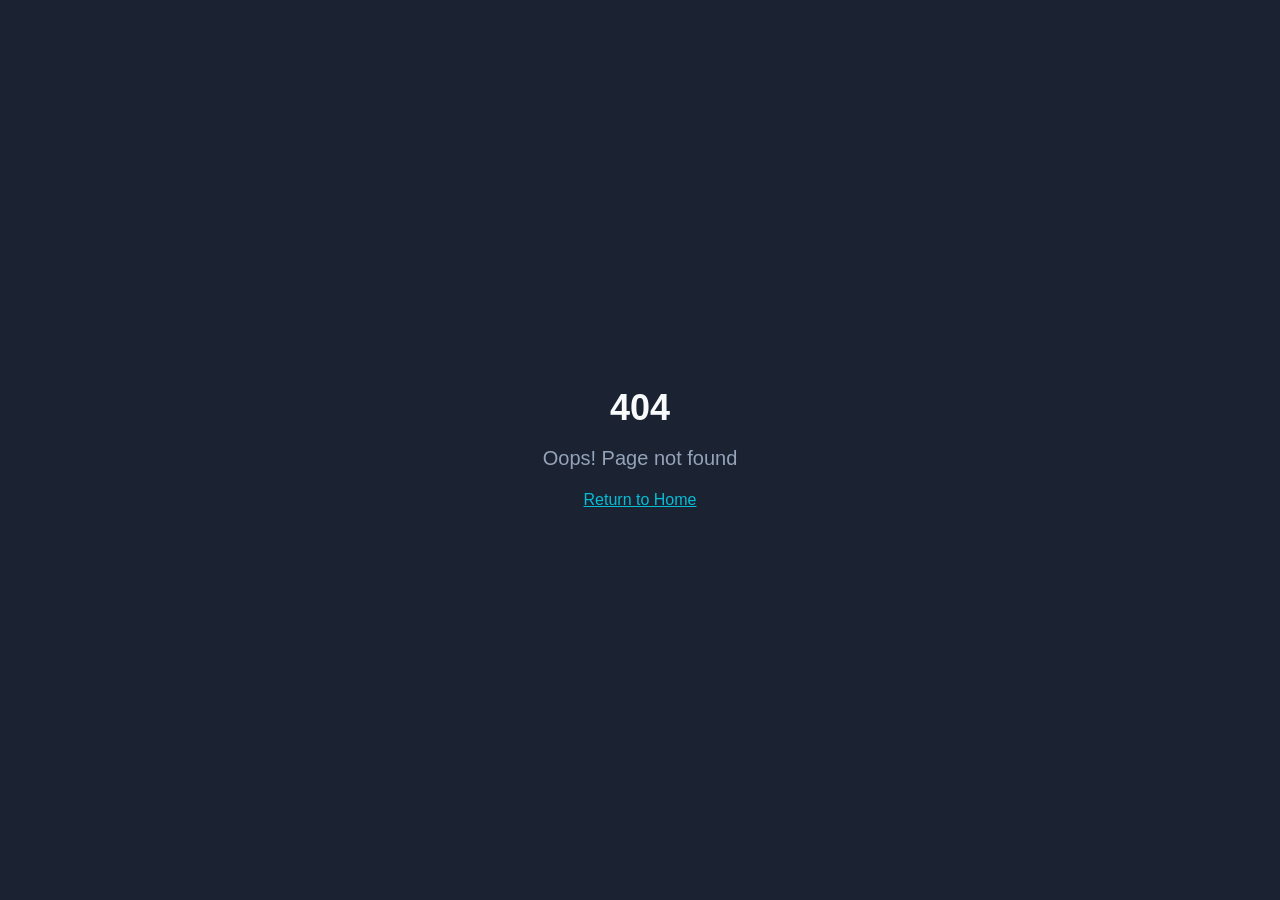
==== index.html @ 24663583 "copy from private repo" ====
<!doctype html>
<html lang="en">
  <head>
    <meta charset="UTF-8" />
    <meta name="viewport" content="width=device-width, initial-scale=1.0" />
    <!-- TODO: Set the document title to the name of your application -->
    <title>Portofolio Dev</title>
    <meta name="description" content="Lovable Generated Project" />
    <meta name="author" content="MK" />

    <!-- TODO: Update og:title to match your application name -->
    <meta property="og:title" content="Portofolio Dev" />
    <meta property="og:description" content="Lovable Generated Project" />
    <meta property="og:type" content="website" />
    <meta property="og:image" content="https://lovable.dev/opengraph-image-p98pqg.png" />

    <meta name="twitter:card" content="summary_large_image" />
    <meta name="twitter:site" content="@Lovable" />
    <meta name="twitter:image" content="https://lovable.dev/opengraph-image-p98pqg.png" />
    <script type="module" crossorigin src="./assets/index-DysPCmI3.js"></script>
    <link rel="stylesheet" crossorigin href="./assets/index-DY6IOKU7.css">
  </head>

  <body>
    <div id="root"></div>
  </body>
</html>
---- assets/index-DY6IOKU7.css ----
*,:before,:after{--tw-border-spacing-x: 0;--tw-border-spacing-y: 0;--tw-translate-x: 0;--tw-translate-y: 0;--tw-rotate: 0;--tw-skew-x: 0;--tw-skew-y: 0;--tw-scale-x: 1;--tw-scale-y: 1;--tw-pan-x: ;--tw-pan-y: ;--tw-pinch-zoom: ;--tw-scroll-snap-strictness: proximity;--tw-gradient-from-position: ;--tw-gradient-via-position: ;--tw-gradient-to-position: ;--tw-ordinal: ;--tw-slashed-zero: ;--tw-numeric-figure: ;--tw-numeric-spacing: ;--tw-numeric-fraction: ;--tw-ring-inset: ;--tw-ring-offset-width: 0px;--tw-ring-offset-color: #fff;--tw-ring-color: rgb(59 130 246 / .5);--tw-ring-offset-shadow: 0 0 #0000;--tw-ring-shadow: 0 0 #0000;--tw-shadow: 0 0 #0000;--tw-shadow-colored: 0 0 #0000;--tw-blur: ;--tw-brightness: ;--tw-contrast: ;--tw-grayscale: ;--tw-hue-rotate: ;--tw-invert: ;--tw-saturate: ;--tw-sepia: ;--tw-drop-shadow: ;--tw-backdrop-blur: ;--tw-backdrop-brightness: ;--tw-backdrop-contrast: ;--tw-backdrop-grayscale: ;--tw-backdrop-hue-rotate: ;--tw-backdrop-invert: ;--tw-backdrop-opacity: ;--tw-backdrop-saturate: ;--tw-backdrop-sepia: ;--tw-contain-size: ;--tw-contain-layout: ;--tw-contain-paint: ;--tw-contain-style: }::backdrop{--tw-border-spacing-x: 0;--tw-border-spacing-y: 0;--tw-translate-x: 0;--tw-translate-y: 0;--tw-rotate: 0;--tw-skew-x: 0;--tw-skew-y: 0;--tw-scale-x: 1;--tw-scale-y: 1;--tw-pan-x: ;--tw-pan-y: ;--tw-pinch-zoom: ;--tw-scroll-snap-strictness: proximity;--tw-gradient-from-position: ;--tw-gradient-via-position: ;--tw-gradient-to-position: ;--tw-ordinal: ;--tw-slashed-zero: ;--tw-numeric-figure: ;--tw-numeric-spacing: ;--tw-numeric-fraction: ;--tw-ring-inset: ;--tw-ring-offset-width: 0px;--tw-ring-offset-color: #fff;--tw-ring-color: rgb(59 130 246 / .5);--tw-ring-offset-shadow: 0 0 #0000;--tw-ring-shadow: 0 0 #0000;--tw-shadow: 0 0 #0000;--tw-shadow-colored: 0 0 #0000;--tw-blur: ;--tw-brightness: ;--tw-contrast: ;--tw-grayscale: ;--tw-hue-rotate: ;--tw-invert: ;--tw-saturate: ;--tw-sepia: ;--tw-drop-shadow: ;--tw-backdrop-blur: ;--tw-backdrop-brightness: ;--tw-backdrop-contrast: ;--tw-backdrop-grayscale: ;--tw-backdrop-hue-rotate: ;--tw-backdrop-invert: ;--tw-backdrop-opacity: ;--tw-backdrop-saturate: ;--tw-backdrop-sepia: ;--tw-contain-size: ;--tw-contain-layout: ;--tw-contain-paint: ;--tw-contain-style: }*,:before,:after{box-sizing:border-box;border-width:0;border-style:solid;border-color:#e5e7eb}:before,:after{--tw-content: ""}html,:host{line-height:1.5;-webkit-text-size-adjust:100%;-moz-tab-size:4;-o-tab-size:4;tab-size:4;font-family:ui-sans-serif,system-ui,sans-serif,"Apple Color Emoji","Segoe UI Emoji",Segoe UI Symbol,"Noto Color Emoji";font-feature-settings:normal;font-variation-settings:normal;-webkit-tap-highlight-color:transparent}body{margin:0;line-height:inherit}hr{height:0;color:inherit;border-top-width:1px}abbr:where([title]){-webkit-text-decoration:underline dotted;text-decoration:underline dotted}h1,h2,h3,h4,h5,h6{font-size:inherit;font-weight:inherit}a{color:inherit;text-decoration:inherit}b,strong{font-weight:bolder}code,kbd,samp,pre{font-family:ui-monospace,SFMono-Regular,Menlo,Monaco,Consolas,Liberation Mono,Courier New,monospace;font-feature-settings:normal;font-variation-settings:normal;font-size:1em}small{font-size:80%}sub,sup{font-size:75%;line-height:0;position:relative;vertical-align:baseline}sub{bottom:-.25em}sup{top:-.5em}table{text-indent:0;border-color:inherit;border-collapse:collapse}button,input,optgroup,select,textarea{font-family:inherit;font-feature-settings:inherit;font-variation-settings:inherit;font-size:100%;font-weight:inherit;line-height:inherit;letter-spacing:inherit;color:inherit;margin:0;padding:0}button,select{text-transform:none}button,input:where([type=button]),input:where([type=reset]),input:where([type=submit]){-webkit-appearance:button;background-color:transparent;background-image:none}:-moz-focusring{outline:auto}:-moz-ui-invalid{box-shadow:none}progress{vertical-align:baseline}::-webkit-inner-spin-button,::-webkit-outer-spin-button{height:auto}[type=search]{-webkit-appearance:textfield;outline-offset:-2px}::-webkit-search-decoration{-webkit-appearance:none}::-webkit-file-upload-button{-webkit-appearance:button;font:inherit}summary{display:list-item}blockquote,dl,dd,h1,h2,h3,h4,h5,h6,hr,figure,p,pre{margin:0}fieldset{margin:0;padding:0}legend{padding:0}ol,ul,menu{list-style:none;margin:0;padding:0}dialog{padding:0}textarea{resize:vertical}input::-moz-placeholder,textarea::-moz-placeholder{opacity:1;color:#9ca3af}input::placeholder,textarea::placeholder{opacity:1;color:#9ca3af}button,[role=button]{cursor:pointer}:disabled{cursor:default}img,svg,video,canvas,audio,iframe,embed,object{display:block;vertical-align:middle}img,video{max-width:100%;height:auto}[hidden]:where(:not([hidden=until-found])){display:none}:root{--background: 222 47% 6%;--foreground: 210 40% 98%;--card: 222 47% 9%;--card-foreground: 210 40% 98%;--popover: 222 47% 9%;--popover-foreground: 210 40% 98%;--primary: 187 94% 43%;--primary-foreground: 222 47% 6%;--secondary: 270 91% 65%;--secondary-foreground: 210 40% 98%;--accent: 330 81% 60%;--accent-foreground: 210 40% 98%;--muted: 222 30% 15%;--muted-foreground: 215 20% 65%;--destructive: 0 84% 60%;--destructive-foreground: 210 40% 98%;--border: 222 30% 18%;--input: 222 30% 18%;--ring: 187 94% 43%;--radius: 1rem;--glow-primary: 187 94% 43%;--glow-accent: 330 81% 60%;--glow-secondary: 270 91% 65%;--gradient-aurora: linear-gradient(135deg, hsl(270 91% 65% / .3), hsl(187 94% 43% / .3), hsl(330 81% 60% / .3));--gradient-hero: linear-gradient(180deg, hsl(222 47% 6%) 0%, hsl(222 47% 10%) 100%);--gradient-card: linear-gradient(145deg, hsl(222 47% 11%) 0%, hsl(222 47% 8%) 100%);--gradient-text: linear-gradient(90deg, hsl(187 94% 55%), hsl(270 91% 70%), hsl(330 81% 65%));--sidebar-background: 222 47% 8%;--sidebar-foreground: 210 40% 98%;--sidebar-primary: 187 94% 43%;--sidebar-primary-foreground: 222 47% 6%;--sidebar-accent: 222 30% 15%;--sidebar-accent-foreground: 210 40% 98%;--sidebar-border: 222 30% 18%;--sidebar-ring: 187 94% 43%}.dark{--background: 222 47% 6%;--foreground: 210 40% 98%;--card: 222 47% 9%;--card-foreground: 210 40% 98%;--popover: 222 47% 9%;--popover-foreground: 210 40% 98%;--primary: 187 94% 43%;--primary-foreground: 222 47% 6%;--secondary: 270 91% 65%;--secondary-foreground: 210 40% 98%;--accent: 330 81% 60%;--accent-foreground: 210 40% 98%;--muted: 222 30% 15%;--muted-foreground: 215 20% 65%;--destructive: 0 84% 60%;--destructive-foreground: 210 40% 98%;--border: 222 30% 18%;--input: 222 30% 18%;--ring: 187 94% 43%}*{border-color:hsl(var(--border))}body{background-color:hsl(var(--background));color:hsl(var(--foreground));-webkit-font-smoothing:antialiased;-moz-osx-font-smoothing:grayscale;font-family:Inter,sans-serif}h1,h2,h3,h4,h5,h6{font-family:Space Grotesk,sans-serif}.container{width:100%;margin-right:auto;margin-left:auto;padding-right:2rem;padding-left:2rem}@media (min-width: 1400px){.container{max-width:1400px}}.text-gradient{-webkit-background-clip:text;background-clip:text;color:transparent;background-image:var(--gradient-text)}.card-glow{position:relative;overflow:hidden;background:var(--gradient-card)}.card-glow:before{content:"";position:absolute;top:0;right:0;bottom:0;left:0;opacity:0;transition-property:opacity;transition-timing-function:cubic-bezier(.4,0,.2,1);transition-duration:.5s;animation-duration:.5s;background:radial-gradient(600px circle at var(--mouse-x, 50%) var(--mouse-y, 50%),hsl(var(--glow-primary) / .15),transparent 40%)}.card-glow:hover:before{opacity:1}.aurora-bg{position:fixed;top:0;right:0;bottom:0;left:0;z-index:-10;overflow:hidden}.aurora-bg:before{content:"";position:absolute;top:-50%;left:-50%;height:200%;width:200%;background:radial-gradient(circle at 20% 80%,hsl(270 91% 65% / .15) 0%,transparent 50%),radial-gradient(circle at 80% 20%,hsl(187 94% 43% / .15) 0%,transparent 50%),radial-gradient(circle at 40% 40%,hsl(330 81% 60% / .1) 0%,transparent 50%);animation:aurora 20s ease-in-out infinite}@keyframes aurora{0%,to{transform:translate(0) rotate(0)}25%{transform:translate(-5%,5%) rotate(5deg)}50%{transform:translate(5%,-5%) rotate(-5deg)}75%{transform:translate(-3%,-3%) rotate(3deg)}}.floating{animation:floating 6s ease-in-out infinite}@keyframes floating{0%,to{transform:translateY(0)}50%{transform:translateY(-20px)}}.pulse-glow{animation:pulseGlow 3s ease-in-out infinite}@keyframes pulseGlow{0%,to{box-shadow:0 0 20px hsl(var(--glow-primary) / .4),0 0 40px hsl(var(--glow-primary) / .2)}50%{box-shadow:0 0 30px hsl(var(--glow-primary) / .6),0 0 60px hsl(var(--glow-primary) / .3)}}.hover-lift{transition-property:all;transition-timing-function:cubic-bezier(.4,0,.2,1);transition-duration:.3s;transition-timing-function:cubic-bezier(0,0,.2,1);animation-duration:.3s;animation-timing-function:cubic-bezier(0,0,.2,1)}.hover-lift:hover{--tw-translate-y: -.5rem;transform:translate(var(--tw-translate-x),var(--tw-translate-y)) rotate(var(--tw-rotate)) skew(var(--tw-skew-x)) skewY(var(--tw-skew-y)) scaleX(var(--tw-scale-x)) scaleY(var(--tw-scale-y));box-shadow:0 20px 40px -10px hsl(var(--glow-primary) / .3)}.sr-only{position:absolute;width:1px;height:1px;padding:0;margin:-1px;overflow:hidden;clip:rect(0,0,0,0);white-space:nowrap;border-width:0}.pointer-events-none{pointer-events:none}.pointer-events-auto{pointer-events:auto}.visible{visibility:visible}.invisible{visibility:hidden}.fixed{position:fixed}.absolute{position:absolute}.relative{position:relative}.inset-0{top:0;right:0;bottom:0;left:0}.inset-x-0{left:0;right:0}.inset-y-0{top:0;bottom:0}.-bottom-12{bottom:-3rem}.-left-12{left:-3rem}.-right-12{right:-3rem}.-top-12{top:-3rem}.bottom-0{bottom:0}.bottom-1\/4{bottom:25%}.left-0{left:0}.left-1{left:.25rem}.left-1\/2{left:50%}.left-10{left:2.5rem}.left-2{left:.5rem}.left-\[50\%\]{left:50%}.right-0{right:0}.right-1{right:.25rem}.right-1\/4{right:25%}.right-10{right:2.5rem}.right-2{right:.5rem}.right-3{right:.75rem}.right-4{right:1rem}.top-0{top:0}.top-1\.5{top:.375rem}.top-1\/2{top:50%}.top-1\/4{top:25%}.top-2{top:.5rem}.top-3\.5{top:.875rem}.top-4{top:1rem}.top-\[1px\]{top:1px}.top-\[50\%\]{top:50%}.top-\[60\%\]{top:60%}.top-full{top:100%}.z-10{z-index:10}.z-20{z-index:20}.z-50{z-index:50}.z-\[100\]{z-index:100}.z-\[1\]{z-index:1}.-mx-1{margin-left:-.25rem;margin-right:-.25rem}.mx-2{margin-left:.5rem;margin-right:.5rem}.mx-3\.5{margin-left:.875rem;margin-right:.875rem}.mx-auto{margin-left:auto;margin-right:auto}.my-0\.5{margin-top:.125rem;margin-bottom:.125rem}.my-1{margin-top:.25rem;margin-bottom:.25rem}.-ml-4{margin-left:-1rem}.-mt-4{margin-top:-1rem}.mb-1{margin-bottom:.25rem}.mb-12{margin-bottom:3rem}.mb-16{margin-bottom:4rem}.mb-2{margin-bottom:.5rem}.mb-24{margin-bottom:6rem}.mb-3{margin-bottom:.75rem}.mb-4{margin-bottom:1rem}.mb-6{margin-bottom:1.5rem}.mb-8{margin-bottom:2rem}.ml-1{margin-left:.25rem}.ml-auto{margin-left:auto}.mr-1{margin-right:.25rem}.mr-2{margin-right:.5rem}.mt-1\.5{margin-top:.375rem}.mt-2{margin-top:.5rem}.mt-24{margin-top:6rem}.mt-4{margin-top:1rem}.mt-8{margin-top:2rem}.mt-auto{margin-top:auto}.block{display:block}.flex{display:flex}.inline-flex{display:inline-flex}.table{display:table}.grid{display:grid}.hidden{display:none}.aspect-square{aspect-ratio:1 / 1}.aspect-video{aspect-ratio:16 / 9}.size-4{width:1rem;height:1rem}.h-1\.5{height:.375rem}.h-10{height:2.5rem}.h-11{height:2.75rem}.h-12{height:3rem}.h-14{height:3.5rem}.h-16{height:4rem}.h-2{height:.5rem}.h-2\.5{height:.625rem}.h-20{height:5rem}.h-3{height:.75rem}.h-3\.5{height:.875rem}.h-32{height:8rem}.h-4{height:1rem}.h-5{height:1.25rem}.h-6{height:1.5rem}.h-7{height:1.75rem}.h-8{height:2rem}.h-9{height:2.25rem}.h-\[1px\]{height:1px}.h-\[var\(--radix-navigation-menu-viewport-height\)\]{height:var(--radix-navigation-menu-viewport-height)}.h-\[var\(--radix-select-trigger-height\)\]{height:var(--radix-select-trigger-height)}.h-auto{height:auto}.h-full{height:100%}.h-px{height:1px}.h-svh{height:100svh}.max-h-96{max-height:24rem}.max-h-\[300px\]{max-height:300px}.max-h-screen{max-height:100vh}.min-h-0{min-height:0px}.min-h-\[150px\]{min-height:150px}.min-h-\[80px\]{min-height:80px}.min-h-screen{min-height:100vh}.min-h-svh{min-height:100svh}.w-0{width:0px}.w-1{width:.25rem}.w-10{width:2.5rem}.w-11{width:2.75rem}.w-12{width:3rem}.w-16{width:4rem}.w-2{width:.5rem}.w-2\.5{width:.625rem}.w-20{width:5rem}.w-3{width:.75rem}.w-3\.5{width:.875rem}.w-3\/4{width:75%}.w-32{width:8rem}.w-4{width:1rem}.w-5{width:1.25rem}.w-6{width:1.5rem}.w-64{width:16rem}.w-7{width:1.75rem}.w-72{width:18rem}.w-8{width:2rem}.w-9{width:2.25rem}.w-\[--sidebar-width\]{width:var(--sidebar-width)}.w-\[100px\]{width:100px}.w-\[1px\]{width:1px}.w-auto{width:auto}.w-full{width:100%}.w-max{width:-moz-max-content;width:max-content}.w-px{width:1px}.min-w-0{min-width:0px}.min-w-5{min-width:1.25rem}.min-w-\[12rem\]{min-width:12rem}.min-w-\[8rem\]{min-width:8rem}.min-w-\[var\(--radix-select-trigger-width\)\]{min-width:var(--radix-select-trigger-width)}.max-w-2xl{max-width:42rem}.max-w-3xl{max-width:48rem}.max-w-4xl{max-width:56rem}.max-w-5xl{max-width:64rem}.max-w-\[--skeleton-width\]{max-width:var(--skeleton-width)}.max-w-lg{max-width:32rem}.max-w-max{max-width:-moz-max-content;max-width:max-content}.flex-1{flex:1 1 0%}.shrink-0{flex-shrink:0}.grow{flex-grow:1}.grow-0{flex-grow:0}.basis-full{flex-basis:100%}.caption-bottom{caption-side:bottom}.border-collapse{border-collapse:collapse}.-translate-x-1\/2{--tw-translate-x: -50%;transform:translate(var(--tw-translate-x),var(--tw-translate-y)) rotate(var(--tw-rotate)) skew(var(--tw-skew-x)) skewY(var(--tw-skew-y)) scaleX(var(--tw-scale-x)) scaleY(var(--tw-scale-y))}.-translate-x-px{--tw-translate-x: -1px;transform:translate(var(--tw-translate-x),var(--tw-translate-y)) rotate(var(--tw-rotate)) skew(var(--tw-skew-x)) skewY(var(--tw-skew-y)) scaleX(var(--tw-scale-x)) scaleY(var(--tw-scale-y))}.-translate-y-1\/2{--tw-translate-y: -50%;transform:translate(var(--tw-translate-x),var(--tw-translate-y)) rotate(var(--tw-rotate)) skew(var(--tw-skew-x)) skewY(var(--tw-skew-y)) scaleX(var(--tw-scale-x)) scaleY(var(--tw-scale-y))}.translate-x-\[-50\%\]{--tw-translate-x: -50%;transform:translate(var(--tw-translate-x),var(--tw-translate-y)) rotate(var(--tw-rotate)) skew(var(--tw-skew-x)) skewY(var(--tw-skew-y)) scaleX(var(--tw-scale-x)) scaleY(var(--tw-scale-y))}.translate-x-px{--tw-translate-x: 1px;transform:translate(var(--tw-translate-x),var(--tw-translate-y)) rotate(var(--tw-rotate)) skew(var(--tw-skew-x)) skewY(var(--tw-skew-y)) scaleX(var(--tw-scale-x)) scaleY(var(--tw-scale-y))}.translate-y-\[-50\%\]{--tw-translate-y: -50%;transform:translate(var(--tw-translate-x),var(--tw-translate-y)) rotate(var(--tw-rotate)) skew(var(--tw-skew-x)) skewY(var(--tw-skew-y)) scaleX(var(--tw-scale-x)) scaleY(var(--tw-scale-y))}.rotate-45{--tw-rotate: 45deg;transform:translate(var(--tw-translate-x),var(--tw-translate-y)) rotate(var(--tw-rotate)) skew(var(--tw-skew-x)) skewY(var(--tw-skew-y)) scaleX(var(--tw-scale-x)) scaleY(var(--tw-scale-y))}.rotate-90{--tw-rotate: 90deg;transform:translate(var(--tw-translate-x),var(--tw-translate-y)) rotate(var(--tw-rotate)) skew(var(--tw-skew-x)) skewY(var(--tw-skew-y)) scaleX(var(--tw-scale-x)) scaleY(var(--tw-scale-y))}.transform{transform:translate(var(--tw-translate-x),var(--tw-translate-y)) rotate(var(--tw-rotate)) skew(var(--tw-skew-x)) skewY(var(--tw-skew-y)) scaleX(var(--tw-scale-x)) scaleY(var(--tw-scale-y))}@keyframes fade-in{0%{opacity:0;transform:translateY(20px)}to{opacity:1;transform:translateY(0)}}.animate-fade-in{animation:fade-in .6s ease-out forwards}@keyframes fade-in-left{0%{opacity:0;transform:translate(-20px)}to{opacity:1;transform:translate(0)}}.animate-fade-in-left{animation:fade-in-left .6s ease-out forwards}@keyframes fade-in-right{0%{opacity:0;transform:translate(20px)}to{opacity:1;transform:translate(0)}}.animate-fade-in-right{animation:fade-in-right .6s ease-out forwards}@keyframes ping{75%,to{transform:scale(2);opacity:0}}.animate-ping{animation:ping 1s cubic-bezier(0,0,.2,1) infinite}@keyframes pulse{50%{opacity:.5}}.animate-pulse{animation:pulse 2s cubic-bezier(.4,0,.6,1) infinite}@keyframes scale-in{0%{opacity:0;transform:scale(.95)}to{opacity:1;transform:scale(1)}}.animate-scale-in{animation:scale-in .4s ease-out forwards}@keyframes spin{to{transform:rotate(360deg)}}.animate-spin{animation:spin 1s linear infinite}.cursor-default{cursor:default}.cursor-pointer{cursor:pointer}.touch-none{touch-action:none}.select-none{-webkit-user-select:none;-moz-user-select:none;user-select:none}.resize-none{resize:none}.list-none{list-style-type:none}.grid-cols-1{grid-template-columns:repeat(1,minmax(0,1fr))}.flex-row{flex-direction:row}.flex-col{flex-direction:column}.flex-col-reverse{flex-direction:column-reverse}.flex-wrap{flex-wrap:wrap}.items-start{align-items:flex-start}.items-end{align-items:flex-end}.items-center{align-items:center}.items-stretch{align-items:stretch}.justify-center{justify-content:center}.justify-between{justify-content:space-between}.gap-1{gap:.25rem}.gap-1\.5{gap:.375rem}.gap-12{gap:3rem}.gap-2{gap:.5rem}.gap-3{gap:.75rem}.gap-4{gap:1rem}.gap-6{gap:1.5rem}.space-x-1>:not([hidden])~:not([hidden]){--tw-space-x-reverse: 0;margin-right:calc(.25rem * var(--tw-space-x-reverse));margin-left:calc(.25rem * calc(1 - var(--tw-space-x-reverse)))}.space-x-4>:not([hidden])~:not([hidden]){--tw-space-x-reverse: 0;margin-right:calc(1rem * var(--tw-space-x-reverse));margin-left:calc(1rem * calc(1 - var(--tw-space-x-reverse)))}.space-y-1>:not([hidden])~:not([hidden]){--tw-space-y-reverse: 0;margin-top:calc(.25rem * calc(1 - var(--tw-space-y-reverse)));margin-bottom:calc(.25rem * var(--tw-space-y-reverse))}.space-y-1\.5>:not([hidden])~:not([hidden]){--tw-space-y-reverse: 0;margin-top:calc(.375rem * calc(1 - var(--tw-space-y-reverse)));margin-bottom:calc(.375rem * var(--tw-space-y-reverse))}.space-y-2>:not([hidden])~:not([hidden]){--tw-space-y-reverse: 0;margin-top:calc(.5rem * calc(1 - var(--tw-space-y-reverse)));margin-bottom:calc(.5rem * var(--tw-space-y-reverse))}.space-y-4>:not([hidden])~:not([hidden]){--tw-space-y-reverse: 0;margin-top:calc(1rem * calc(1 - var(--tw-space-y-reverse)));margin-bottom:calc(1rem * var(--tw-space-y-reverse))}.space-y-6>:not([hidden])~:not([hidden]){--tw-space-y-reverse: 0;margin-top:calc(1.5rem * calc(1 - var(--tw-space-y-reverse)));margin-bottom:calc(1.5rem * var(--tw-space-y-reverse))}.overflow-auto{overflow:auto}.overflow-hidden{overflow:hidden}.overflow-y-auto{overflow-y:auto}.overflow-x-hidden{overflow-x:hidden}.whitespace-nowrap{white-space:nowrap}.break-words{overflow-wrap:break-word}.rounded-2xl{border-radius:calc(var(--radius) + 8px)}.rounded-\[2px\]{border-radius:2px}.rounded-\[inherit\]{border-radius:inherit}.rounded-full{border-radius:9999px}.rounded-lg{border-radius:var(--radius)}.rounded-md{border-radius:calc(var(--radius) - 2px)}.rounded-sm{border-radius:calc(var(--radius) - 4px)}.rounded-xl{border-radius:calc(var(--radius) + 4px)}.rounded-t-\[10px\]{border-top-left-radius:10px;border-top-right-radius:10px}.rounded-tl-sm{border-top-left-radius:calc(var(--radius) - 4px)}.border{border-width:1px}.border-2{border-width:2px}.border-\[1\.5px\]{border-width:1.5px}.border-y{border-top-width:1px;border-bottom-width:1px}.border-b{border-bottom-width:1px}.border-l{border-left-width:1px}.border-r{border-right-width:1px}.border-t{border-top-width:1px}.border-dashed{border-style:dashed}.border-\[--color-border\]{border-color:var(--color-border)}.border-border\/50{border-color:hsl(var(--border) / .5)}.border-destructive{border-color:hsl(var(--destructive))}.border-destructive\/50{border-color:hsl(var(--destructive) / .5)}.border-input{border-color:hsl(var(--input))}.border-primary{border-color:hsl(var(--primary))}.border-primary\/30{border-color:hsl(var(--primary) / .3)}.border-primary\/50{border-color:hsl(var(--primary) / .5)}.border-sidebar-border{border-color:hsl(var(--sidebar-border))}.border-transparent{border-color:transparent}.border-l-transparent{border-left-color:transparent}.border-t-transparent{border-top-color:transparent}.bg-\[--color-bg\]{background-color:var(--color-bg)}.bg-accent{background-color:hsl(var(--accent))}.bg-accent\/10{background-color:hsl(var(--accent) / .1)}.bg-accent\/20{background-color:hsl(var(--accent) / .2)}.bg-background{background-color:hsl(var(--background))}.bg-background\/80{background-color:hsl(var(--background) / .8)}.bg-black\/80{background-color:#000c}.bg-border{background-color:hsl(var(--border))}.bg-card{background-color:hsl(var(--card))}.bg-destructive{background-color:hsl(var(--destructive))}.bg-foreground{background-color:hsl(var(--foreground))}.bg-muted{background-color:hsl(var(--muted))}.bg-muted\/30{background-color:hsl(var(--muted) / .3)}.bg-muted\/50{background-color:hsl(var(--muted) / .5)}.bg-popover{background-color:hsl(var(--popover))}.bg-primary{background-color:hsl(var(--primary))}.bg-primary\/10{background-color:hsl(var(--primary) / .1)}.bg-primary\/20{background-color:hsl(var(--primary) / .2)}.bg-secondary{background-color:hsl(var(--secondary))}.bg-secondary\/10{background-color:hsl(var(--secondary) / .1)}.bg-secondary\/20{background-color:hsl(var(--secondary) / .2)}.bg-sidebar{background-color:hsl(var(--sidebar-background))}.bg-sidebar-border{background-color:hsl(var(--sidebar-border))}.bg-transparent{background-color:transparent}.bg-\[radial-gradient\(ellipse_80\%_80\%_at_50\%_-20\%\,hsl\(270_91\%_65\%_\/_0\.15\)\,transparent\)\]{background-image:radial-gradient(ellipse 80% 80% at 50% -20%,hsl(270 91% 65% / .15),transparent)}.bg-gradient-to-br{background-image:linear-gradient(to bottom right,var(--tw-gradient-stops))}.bg-gradient-to-r{background-image:linear-gradient(to right,var(--tw-gradient-stops))}.bg-gradient-to-t{background-image:linear-gradient(to top,var(--tw-gradient-stops))}.from-card{--tw-gradient-from: hsl(var(--card)) var(--tw-gradient-from-position);--tw-gradient-to: hsl(var(--card) / 0) var(--tw-gradient-to-position);--tw-gradient-stops: var(--tw-gradient-from), var(--tw-gradient-to)}.from-primary{--tw-gradient-from: hsl(var(--primary)) var(--tw-gradient-from-position);--tw-gradient-to: hsl(var(--primary) / 0) var(--tw-gradient-to-position);--tw-gradient-stops: var(--tw-gradient-from), var(--tw-gradient-to)}.from-primary\/10{--tw-gradient-from: hsl(var(--primary) / .1) var(--tw-gradient-from-position);--tw-gradient-to: hsl(var(--primary) / 0) var(--tw-gradient-to-position);--tw-gradient-stops: var(--tw-gradient-from), var(--tw-gradient-to)}.via-secondary{--tw-gradient-to: hsl(var(--secondary) / 0) var(--tw-gradient-to-position);--tw-gradient-stops: var(--tw-gradient-from), hsl(var(--secondary)) var(--tw-gradient-via-position), var(--tw-gradient-to)}.via-secondary\/10{--tw-gradient-to: hsl(var(--secondary) / 0) var(--tw-gradient-to-position);--tw-gradient-stops: var(--tw-gradient-from), hsl(var(--secondary) / .1) var(--tw-gradient-via-position), var(--tw-gradient-to)}.via-transparent{--tw-gradient-to: rgb(0 0 0 / 0) var(--tw-gradient-to-position);--tw-gradient-stops: var(--tw-gradient-from), transparent var(--tw-gradient-via-position), var(--tw-gradient-to)}.to-accent{--tw-gradient-to: hsl(var(--accent)) var(--tw-gradient-to-position)}.to-accent\/10{--tw-gradient-to: hsl(var(--accent) / .1) var(--tw-gradient-to-position)}.to-transparent{--tw-gradient-to: transparent var(--tw-gradient-to-position)}.fill-current{fill:currentColor}.object-cover{-o-object-fit:cover;object-fit:cover}.p-0{padding:0}.p-1{padding:.25rem}.p-2{padding:.5rem}.p-3{padding:.75rem}.p-4{padding:1rem}.p-6{padding:1.5rem}.p-\[1px\]{padding:1px}.px-1{padding-left:.25rem;padding-right:.25rem}.px-10{padding-left:2.5rem;padding-right:2.5rem}.px-2{padding-left:.5rem;padding-right:.5rem}.px-2\.5{padding-left:.625rem;padding-right:.625rem}.px-3{padding-left:.75rem;padding-right:.75rem}.px-4{padding-left:1rem;padding-right:1rem}.px-5{padding-left:1.25rem;padding-right:1.25rem}.px-6{padding-left:1.5rem;padding-right:1.5rem}.px-8{padding-left:2rem;padding-right:2rem}.py-0\.5{padding-top:.125rem;padding-bottom:.125rem}.py-1{padding-top:.25rem;padding-bottom:.25rem}.py-1\.5{padding-top:.375rem;padding-bottom:.375rem}.py-12{padding-top:3rem;padding-bottom:3rem}.py-2{padding-top:.5rem;padding-bottom:.5rem}.py-24{padding-top:6rem;padding-bottom:6rem}.py-3{padding-top:.75rem;padding-bottom:.75rem}.py-4{padding-top:1rem;padding-bottom:1rem}.py-6{padding-top:1.5rem;padding-bottom:1.5rem}.pb-16{padding-bottom:4rem}.pb-3{padding-bottom:.75rem}.pb-4{padding-bottom:1rem}.pb-8{padding-bottom:2rem}.pl-2\.5{padding-left:.625rem}.pl-4{padding-left:1rem}.pl-8{padding-left:2rem}.pr-2{padding-right:.5rem}.pr-2\.5{padding-right:.625rem}.pr-8{padding-right:2rem}.pt-0{padding-top:0}.pt-1{padding-top:.25rem}.pt-16{padding-top:4rem}.pt-24{padding-top:6rem}.pt-3{padding-top:.75rem}.pt-4{padding-top:1rem}.text-left{text-align:left}.text-center{text-align:center}.align-middle{vertical-align:middle}.font-mono{font-family:ui-monospace,SFMono-Regular,Menlo,Monaco,Consolas,Liberation Mono,Courier New,monospace}.text-2xl{font-size:1.5rem;line-height:2rem}.text-3xl{font-size:1.875rem;line-height:2.25rem}.text-4xl{font-size:2.25rem;line-height:2.5rem}.text-\[0\.8rem\]{font-size:.8rem}.text-base{font-size:1rem;line-height:1.5rem}.text-lg{font-size:1.125rem;line-height:1.75rem}.text-sm{font-size:.875rem;line-height:1.25rem}.text-xl{font-size:1.25rem;line-height:1.75rem}.text-xs{font-size:.75rem;line-height:1rem}.font-bold{font-weight:700}.font-medium{font-weight:500}.font-normal{font-weight:400}.font-semibold{font-weight:600}.tabular-nums{--tw-numeric-spacing: tabular-nums;font-variant-numeric:var(--tw-ordinal) var(--tw-slashed-zero) var(--tw-numeric-figure) var(--tw-numeric-spacing) var(--tw-numeric-fraction)}.leading-none{line-height:1}.tracking-tight{letter-spacing:-.025em}.tracking-widest{letter-spacing:.1em}.text-accent{color:hsl(var(--accent))}.text-accent-foreground{color:hsl(var(--accent-foreground))}.text-card-foreground{color:hsl(var(--card-foreground))}.text-current{color:currentColor}.text-destructive{color:hsl(var(--destructive))}.text-destructive-foreground{color:hsl(var(--destructive-foreground))}.text-foreground{color:hsl(var(--foreground))}.text-foreground\/50{color:hsl(var(--foreground) / .5)}.text-foreground\/90{color:hsl(var(--foreground) / .9)}.text-muted-foreground{color:hsl(var(--muted-foreground))}.text-popover-foreground{color:hsl(var(--popover-foreground))}.text-primary{color:hsl(var(--primary))}.text-primary-foreground{color:hsl(var(--primary-foreground))}.text-secondary{color:hsl(var(--secondary))}.text-secondary-foreground{color:hsl(var(--secondary-foreground))}.text-sidebar-foreground{color:hsl(var(--sidebar-foreground))}.text-sidebar-foreground\/70{color:hsl(var(--sidebar-foreground) / .7)}.underline{text-decoration-line:underline}.underline-offset-4{text-underline-offset:4px}.opacity-0{opacity:0}.opacity-50{opacity:.5}.opacity-60{opacity:.6}.opacity-70{opacity:.7}.opacity-75{opacity:.75}.opacity-90{opacity:.9}.shadow-\[0_0_0_1px_hsl\(var\(--sidebar-border\)\)\]{--tw-shadow: 0 0 0 1px hsl(var(--sidebar-border));--tw-shadow-colored: 0 0 0 1px var(--tw-shadow-color);box-shadow:var(--tw-ring-offset-shadow, 0 0 #0000),var(--tw-ring-shadow, 0 0 #0000),var(--tw-shadow)}.shadow-\[0_0_20px_hsl\(var\(--primary\)\/0\.4\)\,0_0_40px_hsl\(var\(--primary\)\/0\.2\)\]{--tw-shadow: 0 0 20px hsl(var(--primary)/.4),0 0 40px hsl(var(--primary)/.2);--tw-shadow-colored: 0 0 20px var(--tw-shadow-color), 0 0 40px var(--tw-shadow-color);box-shadow:var(--tw-ring-offset-shadow, 0 0 #0000),var(--tw-ring-shadow, 0 0 #0000),var(--tw-shadow)}.shadow-\[0_0_20px_hsl\(var\(--primary\)\/0\.4\)\]{--tw-shadow: 0 0 20px hsl(var(--primary)/.4);--tw-shadow-colored: 0 0 20px var(--tw-shadow-color);box-shadow:var(--tw-ring-offset-shadow, 0 0 #0000),var(--tw-ring-shadow, 0 0 #0000),var(--tw-shadow)}.shadow-\[0_0_20px_hsl\(var\(--secondary\)\/0\.4\)\]{--tw-shadow: 0 0 20px hsl(var(--secondary)/.4);--tw-shadow-colored: 0 0 20px var(--tw-shadow-color);box-shadow:var(--tw-ring-offset-shadow, 0 0 #0000),var(--tw-ring-shadow, 0 0 #0000),var(--tw-shadow)}.shadow-lg{--tw-shadow: 0 10px 15px -3px rgb(0 0 0 / .1), 0 4px 6px -4px rgb(0 0 0 / .1);--tw-shadow-colored: 0 10px 15px -3px var(--tw-shadow-color), 0 4px 6px -4px var(--tw-shadow-color);box-shadow:var(--tw-ring-offset-shadow, 0 0 #0000),var(--tw-ring-shadow, 0 0 #0000),var(--tw-shadow)}.shadow-md{--tw-shadow: 0 4px 6px -1px rgb(0 0 0 / .1), 0 2px 4px -2px rgb(0 0 0 / .1);--tw-shadow-colored: 0 4px 6px -1px var(--tw-shadow-color), 0 2px 4px -2px var(--tw-shadow-color);box-shadow:var(--tw-ring-offset-shadow, 0 0 #0000),var(--tw-ring-shadow, 0 0 #0000),var(--tw-shadow)}.shadow-none{--tw-shadow: 0 0 #0000;--tw-shadow-colored: 0 0 #0000;box-shadow:var(--tw-ring-offset-shadow, 0 0 #0000),var(--tw-ring-shadow, 0 0 #0000),var(--tw-shadow)}.shadow-sm{--tw-shadow: 0 1px 2px 0 rgb(0 0 0 / .05);--tw-shadow-colored: 0 1px 2px 0 var(--tw-shadow-color);box-shadow:var(--tw-ring-offset-shadow, 0 0 #0000),var(--tw-ring-shadow, 0 0 #0000),var(--tw-shadow)}.shadow-xl{--tw-shadow: 0 20px 25px -5px rgb(0 0 0 / .1), 0 8px 10px -6px rgb(0 0 0 / .1);--tw-shadow-colored: 0 20px 25px -5px var(--tw-shadow-color), 0 8px 10px -6px var(--tw-shadow-color);box-shadow:var(--tw-ring-offset-shadow, 0 0 #0000),var(--tw-ring-shadow, 0 0 #0000),var(--tw-shadow)}.outline-none{outline:2px solid transparent;outline-offset:2px}.outline{outline-style:solid}.ring-0{--tw-ring-offset-shadow: var(--tw-ring-inset) 0 0 0 var(--tw-ring-offset-width) var(--tw-ring-offset-color);--tw-ring-shadow: var(--tw-ring-inset) 0 0 0 calc(0px + var(--tw-ring-offset-width)) var(--tw-ring-color);box-shadow:var(--tw-ring-offset-shadow),var(--tw-ring-shadow),var(--tw-shadow, 0 0 #0000)}.ring-2{--tw-ring-offset-shadow: var(--tw-ring-inset) 0 0 0 var(--tw-ring-offset-width) var(--tw-ring-offset-color);--tw-ring-shadow: var(--tw-ring-inset) 0 0 0 calc(2px + var(--tw-ring-offset-width)) var(--tw-ring-color);box-shadow:var(--tw-ring-offset-shadow),var(--tw-ring-shadow),var(--tw-shadow, 0 0 #0000)}.ring-ring{--tw-ring-color: hsl(var(--ring))}.ring-sidebar-ring{--tw-ring-color: hsl(var(--sidebar-ring))}.ring-offset-background{--tw-ring-offset-color: hsl(var(--background))}.blur-xl{--tw-blur: blur(24px);filter:var(--tw-blur) var(--tw-brightness) var(--tw-contrast) var(--tw-grayscale) var(--tw-hue-rotate) var(--tw-invert) var(--tw-saturate) var(--tw-sepia) var(--tw-drop-shadow)}.filter{filter:var(--tw-blur) var(--tw-brightness) var(--tw-contrast) var(--tw-grayscale) var(--tw-hue-rotate) var(--tw-invert) var(--tw-saturate) var(--tw-sepia) var(--tw-drop-shadow)}.backdrop-blur-xl{--tw-backdrop-blur: blur(24px);-webkit-backdrop-filter:var(--tw-backdrop-blur) var(--tw-backdrop-brightness) var(--tw-backdrop-contrast) var(--tw-backdrop-grayscale) var(--tw-backdrop-hue-rotate) var(--tw-backdrop-invert) var(--tw-backdrop-opacity) var(--tw-backdrop-saturate) var(--tw-backdrop-sepia);backdrop-filter:var(--tw-backdrop-blur) var(--tw-backdrop-brightness) var(--tw-backdrop-contrast) var(--tw-backdrop-grayscale) var(--tw-backdrop-hue-rotate) var(--tw-backdrop-invert) var(--tw-backdrop-opacity) var(--tw-backdrop-saturate) var(--tw-backdrop-sepia)}.transition{transition-property:color,background-color,border-color,text-decoration-color,fill,stroke,opacity,box-shadow,transform,filter,-webkit-backdrop-filter;transition-property:color,background-color,border-color,text-decoration-color,fill,stroke,opacity,box-shadow,transform,filter,backdrop-filter;transition-property:color,background-color,border-color,text-decoration-color,fill,stroke,opacity,box-shadow,transform,filter,backdrop-filter,-webkit-backdrop-filter;transition-timing-function:cubic-bezier(.4,0,.2,1);transition-duration:.15s}.transition-\[left\,right\,width\]{transition-property:left,right,width;transition-timing-function:cubic-bezier(.4,0,.2,1);transition-duration:.15s}.transition-\[margin\,opa\]{transition-property:margin,opa;transition-timing-function:cubic-bezier(.4,0,.2,1);transition-duration:.15s}.transition-\[width\,height\,padding\]{transition-property:width,height,padding;transition-timing-function:cubic-bezier(.4,0,.2,1);transition-duration:.15s}.transition-\[width\]{transition-property:width;transition-timing-function:cubic-bezier(.4,0,.2,1);transition-duration:.15s}.transition-all{transition-property:all;transition-timing-function:cubic-bezier(.4,0,.2,1);transition-duration:.15s}.transition-colors{transition-property:color,background-color,border-color,text-decoration-color,fill,stroke;transition-timing-function:cubic-bezier(.4,0,.2,1);transition-duration:.15s}.transition-opacity{transition-property:opacity;transition-timing-function:cubic-bezier(.4,0,.2,1);transition-duration:.15s}.transition-transform{transition-property:transform;transition-timing-function:cubic-bezier(.4,0,.2,1);transition-duration:.15s}.duration-1000{transition-duration:1s}.duration-200{transition-duration:.2s}.duration-300{transition-duration:.3s}.duration-500{transition-duration:.5s}.ease-in-out{transition-timing-function:cubic-bezier(.4,0,.2,1)}.ease-linear{transition-timing-function:linear}@keyframes enter{0%{opacity:var(--tw-enter-opacity, 1);transform:translate3d(var(--tw-enter-translate-x, 0),var(--tw-enter-translate-y, 0),0) scale3d(var(--tw-enter-scale, 1),var(--tw-enter-scale, 1),var(--tw-enter-scale, 1)) rotate(var(--tw-enter-rotate, 0))}}@keyframes exit{to{opacity:var(--tw-exit-opacity, 1);transform:translate3d(var(--tw-exit-translate-x, 0),var(--tw-exit-translate-y, 0),0) scale3d(var(--tw-exit-scale, 1),var(--tw-exit-scale, 1),var(--tw-exit-scale, 1)) rotate(var(--tw-exit-rotate, 0))}}.animate-in{animation-name:enter;animation-duration:.15s;--tw-enter-opacity: initial;--tw-enter-scale: initial;--tw-enter-rotate: initial;--tw-enter-translate-x: initial;--tw-enter-translate-y: initial}.fade-in-0{--tw-enter-opacity: 0}.fade-in-80{--tw-enter-opacity: .8}.zoom-in-95{--tw-enter-scale: .95}.duration-1000{animation-duration:1s}.duration-200{animation-duration:.2s}.duration-300{animation-duration:.3s}.duration-500{animation-duration:.5s}.ease-in-out{animation-timing-function:cubic-bezier(.4,0,.2,1)}.ease-linear{animation-timing-function:linear}.font-heading{font-family:Space Grotesk,sans-serif}.file\:border-0::file-selector-button{border-width:0px}.file\:bg-transparent::file-selector-button{background-color:transparent}.file\:text-sm::file-selector-button{font-size:.875rem;line-height:1.25rem}.file\:font-medium::file-selector-button{font-weight:500}.file\:text-foreground::file-selector-button{color:hsl(var(--foreground))}.placeholder\:text-muted-foreground::-moz-placeholder{color:hsl(var(--muted-foreground))}.placeholder\:text-muted-foreground::placeholder{color:hsl(var(--muted-foreground))}.after\:absolute:after{content:var(--tw-content);position:absolute}.after\:-inset-2:after{content:var(--tw-content);top:-.5rem;right:-.5rem;bottom:-.5rem;left:-.5rem}.after\:inset-y-0:after{content:var(--tw-content);top:0;bottom:0}.after\:left-1\/2:after{content:var(--tw-content);left:50%}.after\:w-1:after{content:var(--tw-content);width:.25rem}.after\:w-\[2px\]:after{content:var(--tw-content);width:2px}.after\:-translate-x-1\/2:after{content:var(--tw-content);--tw-translate-x: -50%;transform:translate(var(--tw-translate-x),var(--tw-translate-y)) rotate(var(--tw-rotate)) skew(var(--tw-skew-x)) skewY(var(--tw-skew-y)) scaleX(var(--tw-scale-x)) scaleY(var(--tw-scale-y))}.first\:rounded-l-md:first-child{border-top-left-radius:calc(var(--radius) - 2px);border-bottom-left-radius:calc(var(--radius) - 2px)}.first\:border-l:first-child{border-left-width:1px}.last\:rounded-r-md:last-child{border-top-right-radius:calc(var(--radius) - 2px);border-bottom-right-radius:calc(var(--radius) - 2px)}.last\:pb-0:last-child{padding-bottom:0}.focus-within\:relative:focus-within{position:relative}.focus-within\:z-20:focus-within{z-index:20}.hover\:-translate-y-1:hover{--tw-translate-y: -.25rem;transform:translate(var(--tw-translate-x),var(--tw-translate-y)) rotate(var(--tw-rotate)) skew(var(--tw-skew-x)) skewY(var(--tw-skew-y)) scaleX(var(--tw-scale-x)) scaleY(var(--tw-scale-y))}.hover\:border-primary:hover{border-color:hsl(var(--primary))}.hover\:border-primary\/60:hover{border-color:hsl(var(--primary) / .6)}.hover\:bg-accent:hover{background-color:hsl(var(--accent))}.hover\:bg-destructive\/80:hover{background-color:hsl(var(--destructive) / .8)}.hover\:bg-destructive\/90:hover{background-color:hsl(var(--destructive) / .9)}.hover\:bg-muted:hover{background-color:hsl(var(--muted))}.hover\:bg-muted\/50:hover{background-color:hsl(var(--muted) / .5)}.hover\:bg-primary:hover{background-color:hsl(var(--primary))}.hover\:bg-primary\/10:hover{background-color:hsl(var(--primary) / .1)}.hover\:bg-primary\/80:hover{background-color:hsl(var(--primary) / .8)}.hover\:bg-primary\/90:hover{background-color:hsl(var(--primary) / .9)}.hover\:bg-secondary:hover{background-color:hsl(var(--secondary))}.hover\:bg-secondary\/80:hover{background-color:hsl(var(--secondary) / .8)}.hover\:bg-sidebar-accent:hover{background-color:hsl(var(--sidebar-accent))}.hover\:text-accent-foreground:hover{color:hsl(var(--accent-foreground))}.hover\:text-foreground:hover{color:hsl(var(--foreground))}.hover\:text-muted-foreground:hover{color:hsl(var(--muted-foreground))}.hover\:text-primary:hover{color:hsl(var(--primary))}.hover\:text-primary-foreground:hover{color:hsl(var(--primary-foreground))}.hover\:text-primary\/90:hover{color:hsl(var(--primary) / .9)}.hover\:text-sidebar-accent-foreground:hover{color:hsl(var(--sidebar-accent-foreground))}.hover\:underline:hover{text-decoration-line:underline}.hover\:opacity-100:hover{opacity:1}.hover\:opacity-90:hover{opacity:.9}.hover\:shadow-\[0_0_0_1px_hsl\(var\(--sidebar-accent\)\)\]:hover{--tw-shadow: 0 0 0 1px hsl(var(--sidebar-accent));--tw-shadow-colored: 0 0 0 1px var(--tw-shadow-color);box-shadow:var(--tw-ring-offset-shadow, 0 0 #0000),var(--tw-ring-shadow, 0 0 #0000),var(--tw-shadow)}.hover\:after\:bg-sidebar-border:hover:after{content:var(--tw-content);background-color:hsl(var(--sidebar-border))}.focus\:border-primary:focus{border-color:hsl(var(--primary))}.focus\:bg-accent:focus{background-color:hsl(var(--accent))}.focus\:bg-primary:focus{background-color:hsl(var(--primary))}.focus\:text-accent-foreground:focus{color:hsl(var(--accent-foreground))}.focus\:text-primary-foreground:focus{color:hsl(var(--primary-foreground))}.focus\:opacity-100:focus{opacity:1}.focus\:outline-none:focus{outline:2px solid transparent;outline-offset:2px}.focus\:ring-2:focus{--tw-ring-offset-shadow: var(--tw-ring-inset) 0 0 0 var(--tw-ring-offset-width) var(--tw-ring-offset-color);--tw-ring-shadow: var(--tw-ring-inset) 0 0 0 calc(2px + var(--tw-ring-offset-width)) var(--tw-ring-color);box-shadow:var(--tw-ring-offset-shadow),var(--tw-ring-shadow),var(--tw-shadow, 0 0 #0000)}.focus\:ring-ring:focus{--tw-ring-color: hsl(var(--ring))}.focus\:ring-offset-2:focus{--tw-ring-offset-width: 2px}.focus-visible\:outline-none:focus-visible{outline:2px solid transparent;outline-offset:2px}.focus-visible\:ring-1:focus-visible{--tw-ring-offset-shadow: var(--tw-ring-inset) 0 0 0 var(--tw-ring-offset-width) var(--tw-ring-offset-color);--tw-ring-shadow: var(--tw-ring-inset) 0 0 0 calc(1px + var(--tw-ring-offset-width)) var(--tw-ring-color);box-shadow:var(--tw-ring-offset-shadow),var(--tw-ring-shadow),var(--tw-shadow, 0 0 #0000)}.focus-visible\:ring-2:focus-visible{--tw-ring-offset-shadow: var(--tw-ring-inset) 0 0 0 var(--tw-ring-offset-width) var(--tw-ring-offset-color);--tw-ring-shadow: var(--tw-ring-inset) 0 0 0 calc(2px + var(--tw-ring-offset-width)) var(--tw-ring-color);box-shadow:var(--tw-ring-offset-shadow),var(--tw-ring-shadow),var(--tw-shadow, 0 0 #0000)}.focus-visible\:ring-ring:focus-visible{--tw-ring-color: hsl(var(--ring))}.focus-visible\:ring-sidebar-ring:focus-visible{--tw-ring-color: hsl(var(--sidebar-ring))}.focus-visible\:ring-offset-1:focus-visible{--tw-ring-offset-width: 1px}.focus-visible\:ring-offset-2:focus-visible{--tw-ring-offset-width: 2px}.focus-visible\:ring-offset-background:focus-visible{--tw-ring-offset-color: hsl(var(--background))}.active\:bg-sidebar-accent:active{background-color:hsl(var(--sidebar-accent))}.active\:text-sidebar-accent-foreground:active{color:hsl(var(--sidebar-accent-foreground))}.disabled\:pointer-events-none:disabled{pointer-events:none}.disabled\:cursor-not-allowed:disabled{cursor:not-allowed}.disabled\:opacity-50:disabled{opacity:.5}.group:last-child .group-last\:bg-gradient-to-b{background-image:linear-gradient(to bottom,var(--tw-gradient-stops))}.group:last-child .group-last\:from-border{--tw-gradient-from: hsl(var(--border)) var(--tw-gradient-from-position);--tw-gradient-to: hsl(var(--border) / 0) var(--tw-gradient-to-position);--tw-gradient-stops: var(--tw-gradient-from), var(--tw-gradient-to)}.group:last-child .group-last\:to-transparent{--tw-gradient-to: transparent var(--tw-gradient-to-position)}.group\/menu-item:focus-within .group-focus-within\/menu-item\:opacity-100{opacity:1}.group:hover .group-hover\:scale-110{--tw-scale-x: 1.1;--tw-scale-y: 1.1;transform:translate(var(--tw-translate-x),var(--tw-translate-y)) rotate(var(--tw-rotate)) skew(var(--tw-skew-x)) skewY(var(--tw-skew-y)) scaleX(var(--tw-scale-x)) scaleY(var(--tw-scale-y))}.group:hover .group-hover\:bg-accent\/20{background-color:hsl(var(--accent) / .2)}.group:hover .group-hover\:bg-primary\/20{background-color:hsl(var(--primary) / .2)}.group:hover .group-hover\:bg-secondary\/20{background-color:hsl(var(--secondary) / .2)}.group\/menu-item:hover .group-hover\/menu-item\:opacity-100,.group:hover .group-hover\:opacity-100{opacity:1}.group.destructive .group-\[\.destructive\]\:border-muted\/40{border-color:hsl(var(--muted) / .4)}.group.toaster .group-\[\.toaster\]\:border-border{border-color:hsl(var(--border))}.group.toast .group-\[\.toast\]\:bg-muted{background-color:hsl(var(--muted))}.group.toast .group-\[\.toast\]\:bg-primary{background-color:hsl(var(--primary))}.group.toaster .group-\[\.toaster\]\:bg-background{background-color:hsl(var(--background))}.group.destructive .group-\[\.destructive\]\:text-red-300{--tw-text-opacity: 1;color:rgb(252 165 165 / var(--tw-text-opacity, 1))}.group.toast .group-\[\.toast\]\:text-muted-foreground{color:hsl(var(--muted-foreground))}.group.toast .group-\[\.toast\]\:text-primary-foreground{color:hsl(var(--primary-foreground))}.group.toaster .group-\[\.toaster\]\:text-foreground{color:hsl(var(--foreground))}.group.toaster .group-\[\.toaster\]\:shadow-lg{--tw-shadow: 0 10px 15px -3px rgb(0 0 0 / .1), 0 4px 6px -4px rgb(0 0 0 / .1);--tw-shadow-colored: 0 10px 15px -3px var(--tw-shadow-color), 0 4px 6px -4px var(--tw-shadow-color);box-shadow:var(--tw-ring-offset-shadow, 0 0 #0000),var(--tw-ring-shadow, 0 0 #0000),var(--tw-shadow)}.group.destructive .group-\[\.destructive\]\:hover\:border-destructive\/30:hover{border-color:hsl(var(--destructive) / .3)}.group.destructive .group-\[\.destructive\]\:hover\:bg-destructive:hover{background-color:hsl(var(--destructive))}.group.destructive .group-\[\.destructive\]\:hover\:text-destructive-foreground:hover{color:hsl(var(--destructive-foreground))}.group.destructive .group-\[\.destructive\]\:hover\:text-red-50:hover{--tw-text-opacity: 1;color:rgb(254 242 242 / var(--tw-text-opacity, 1))}.group.destructive .group-\[\.destructive\]\:focus\:ring-destructive:focus{--tw-ring-color: hsl(var(--destructive))}.group.destructive .group-\[\.destructive\]\:focus\:ring-red-400:focus{--tw-ring-opacity: 1;--tw-ring-color: rgb(248 113 113 / var(--tw-ring-opacity, 1))}.group.destructive .group-\[\.destructive\]\:focus\:ring-offset-red-600:focus{--tw-ring-offset-color: #dc2626}.peer\/menu-button:hover~.peer-hover\/menu-button\:text-sidebar-accent-foreground{color:hsl(var(--sidebar-accent-foreground))}.peer:disabled~.peer-disabled\:cursor-not-allowed{cursor:not-allowed}.peer:disabled~.peer-disabled\:opacity-70{opacity:.7}.has-\[\[data-variant\=inset\]\]\:bg-sidebar:has([data-variant=inset]){background-color:hsl(var(--sidebar-background))}.has-\[\:disabled\]\:opacity-50:has(:disabled){opacity:.5}.group\/menu-item:has([data-sidebar=menu-action]) .group-has-\[\[data-sidebar\=menu-action\]\]\/menu-item\:pr-8{padding-right:2rem}.aria-disabled\:pointer-events-none[aria-disabled=true]{pointer-events:none}.aria-disabled\:opacity-50[aria-disabled=true]{opacity:.5}.aria-selected\:bg-accent[aria-selected=true]{background-color:hsl(var(--accent))}.aria-selected\:bg-accent\/50[aria-selected=true]{background-color:hsl(var(--accent) / .5)}.aria-selected\:text-accent-foreground[aria-selected=true]{color:hsl(var(--accent-foreground))}.aria-selected\:text-muted-foreground[aria-selected=true]{color:hsl(var(--muted-foreground))}.aria-selected\:opacity-100[aria-selected=true]{opacity:1}.aria-selected\:opacity-30[aria-selected=true]{opacity:.3}.data-\[disabled\=true\]\:pointer-events-none[data-disabled=true],.data-\[disabled\]\:pointer-events-none[data-disabled]{pointer-events:none}.data-\[panel-group-direction\=vertical\]\:h-px[data-panel-group-direction=vertical]{height:1px}.data-\[panel-group-direction\=vertical\]\:w-full[data-panel-group-direction=vertical]{width:100%}.data-\[side\=bottom\]\:translate-y-1[data-side=bottom]{--tw-translate-y: .25rem;transform:translate(var(--tw-translate-x),var(--tw-translate-y)) rotate(var(--tw-rotate)) skew(var(--tw-skew-x)) skewY(var(--tw-skew-y)) scaleX(var(--tw-scale-x)) scaleY(var(--tw-scale-y))}.data-\[side\=left\]\:-translate-x-1[data-side=left]{--tw-translate-x: -.25rem;transform:translate(var(--tw-translate-x),var(--tw-translate-y)) rotate(var(--tw-rotate)) skew(var(--tw-skew-x)) skewY(var(--tw-skew-y)) scaleX(var(--tw-scale-x)) scaleY(var(--tw-scale-y))}.data-\[side\=right\]\:translate-x-1[data-side=right]{--tw-translate-x: .25rem;transform:translate(var(--tw-translate-x),var(--tw-translate-y)) rotate(var(--tw-rotate)) skew(var(--tw-skew-x)) skewY(var(--tw-skew-y)) scaleX(var(--tw-scale-x)) scaleY(var(--tw-scale-y))}.data-\[side\=top\]\:-translate-y-1[data-side=top]{--tw-translate-y: -.25rem;transform:translate(var(--tw-translate-x),var(--tw-translate-y)) rotate(var(--tw-rotate)) skew(var(--tw-skew-x)) skewY(var(--tw-skew-y)) scaleX(var(--tw-scale-x)) scaleY(var(--tw-scale-y))}.data-\[state\=checked\]\:translate-x-5[data-state=checked]{--tw-translate-x: 1.25rem;transform:translate(var(--tw-translate-x),var(--tw-translate-y)) rotate(var(--tw-rotate)) skew(var(--tw-skew-x)) skewY(var(--tw-skew-y)) scaleX(var(--tw-scale-x)) scaleY(var(--tw-scale-y))}.data-\[state\=unchecked\]\:translate-x-0[data-state=unchecked],.data-\[swipe\=cancel\]\:translate-x-0[data-swipe=cancel]{--tw-translate-x: 0px;transform:translate(var(--tw-translate-x),var(--tw-translate-y)) rotate(var(--tw-rotate)) skew(var(--tw-skew-x)) skewY(var(--tw-skew-y)) scaleX(var(--tw-scale-x)) scaleY(var(--tw-scale-y))}.data-\[swipe\=end\]\:translate-x-\[var\(--radix-toast-swipe-end-x\)\][data-swipe=end]{--tw-translate-x: var(--radix-toast-swipe-end-x);transform:translate(var(--tw-translate-x),var(--tw-translate-y)) rotate(var(--tw-rotate)) skew(var(--tw-skew-x)) skewY(var(--tw-skew-y)) scaleX(var(--tw-scale-x)) scaleY(var(--tw-scale-y))}.data-\[swipe\=move\]\:translate-x-\[var\(--radix-toast-swipe-move-x\)\][data-swipe=move]{--tw-translate-x: var(--radix-toast-swipe-move-x);transform:translate(var(--tw-translate-x),var(--tw-translate-y)) rotate(var(--tw-rotate)) skew(var(--tw-skew-x)) skewY(var(--tw-skew-y)) scaleX(var(--tw-scale-x)) scaleY(var(--tw-scale-y))}@keyframes accordion-up{0%{height:var(--radix-accordion-content-height)}to{height:0}}.data-\[state\=closed\]\:animate-accordion-up[data-state=closed]{animation:accordion-up .2s ease-out}@keyframes accordion-down{0%{height:0}to{height:var(--radix-accordion-content-height)}}.data-\[state\=open\]\:animate-accordion-down[data-state=open]{animation:accordion-down .2s ease-out}.data-\[panel-group-direction\=vertical\]\:flex-col[data-panel-group-direction=vertical]{flex-direction:column}.data-\[active\=true\]\:bg-sidebar-accent[data-active=true]{background-color:hsl(var(--sidebar-accent))}.data-\[active\]\:bg-accent\/50[data-active]{background-color:hsl(var(--accent) / .5)}.data-\[selected\=\'true\'\]\:bg-accent[data-selected=true]{background-color:hsl(var(--accent))}.data-\[state\=active\]\:bg-background[data-state=active]{background-color:hsl(var(--background))}.data-\[state\=checked\]\:bg-primary[data-state=checked]{background-color:hsl(var(--primary))}.data-\[state\=on\]\:bg-accent[data-state=on],.data-\[state\=open\]\:bg-accent[data-state=open]{background-color:hsl(var(--accent))}.data-\[state\=open\]\:bg-accent\/50[data-state=open]{background-color:hsl(var(--accent) / .5)}.data-\[state\=open\]\:bg-secondary[data-state=open]{background-color:hsl(var(--secondary))}.data-\[state\=selected\]\:bg-muted[data-state=selected]{background-color:hsl(var(--muted))}.data-\[state\=unchecked\]\:bg-input[data-state=unchecked]{background-color:hsl(var(--input))}.data-\[active\=true\]\:font-medium[data-active=true]{font-weight:500}.data-\[active\=true\]\:text-sidebar-accent-foreground[data-active=true]{color:hsl(var(--sidebar-accent-foreground))}.data-\[selected\=true\]\:text-accent-foreground[data-selected=true]{color:hsl(var(--accent-foreground))}.data-\[state\=active\]\:text-foreground[data-state=active]{color:hsl(var(--foreground))}.data-\[state\=checked\]\:text-primary-foreground[data-state=checked]{color:hsl(var(--primary-foreground))}.data-\[state\=on\]\:text-accent-foreground[data-state=on],.data-\[state\=open\]\:text-accent-foreground[data-state=open]{color:hsl(var(--accent-foreground))}.data-\[state\=open\]\:text-muted-foreground[data-state=open]{color:hsl(var(--muted-foreground))}.data-\[disabled\=true\]\:opacity-50[data-disabled=true],.data-\[disabled\]\:opacity-50[data-disabled]{opacity:.5}.data-\[state\=open\]\:opacity-100[data-state=open]{opacity:1}.data-\[state\=active\]\:shadow-sm[data-state=active]{--tw-shadow: 0 1px 2px 0 rgb(0 0 0 / .05);--tw-shadow-colored: 0 1px 2px 0 var(--tw-shadow-color);box-shadow:var(--tw-ring-offset-shadow, 0 0 #0000),var(--tw-ring-shadow, 0 0 #0000),var(--tw-shadow)}.data-\[swipe\=move\]\:transition-none[data-swipe=move]{transition-property:none}.data-\[state\=closed\]\:duration-300[data-state=closed]{transition-duration:.3s}.data-\[state\=open\]\:duration-500[data-state=open]{transition-duration:.5s}.data-\[motion\^\=from-\]\:animate-in[data-motion^=from-],.data-\[state\=open\]\:animate-in[data-state=open],.data-\[state\=visible\]\:animate-in[data-state=visible]{animation-name:enter;animation-duration:.15s;--tw-enter-opacity: initial;--tw-enter-scale: initial;--tw-enter-rotate: initial;--tw-enter-translate-x: initial;--tw-enter-translate-y: initial}.data-\[motion\^\=to-\]\:animate-out[data-motion^=to-],.data-\[state\=closed\]\:animate-out[data-state=closed],.data-\[state\=hidden\]\:animate-out[data-state=hidden],.data-\[swipe\=end\]\:animate-out[data-swipe=end]{animation-name:exit;animation-duration:.15s;--tw-exit-opacity: initial;--tw-exit-scale: initial;--tw-exit-rotate: initial;--tw-exit-translate-x: initial;--tw-exit-translate-y: initial}.data-\[motion\^\=from-\]\:fade-in[data-motion^=from-]{--tw-enter-opacity: 0}.data-\[motion\^\=to-\]\:fade-out[data-motion^=to-],.data-\[state\=closed\]\:fade-out-0[data-state=closed]{--tw-exit-opacity: 0}.data-\[state\=closed\]\:fade-out-80[data-state=closed]{--tw-exit-opacity: .8}.data-\[state\=hidden\]\:fade-out[data-state=hidden]{--tw-exit-opacity: 0}.data-\[state\=open\]\:fade-in-0[data-state=open],.data-\[state\=visible\]\:fade-in[data-state=visible]{--tw-enter-opacity: 0}.data-\[state\=closed\]\:zoom-out-95[data-state=closed]{--tw-exit-scale: .95}.data-\[state\=open\]\:zoom-in-90[data-state=open]{--tw-enter-scale: .9}.data-\[state\=open\]\:zoom-in-95[data-state=open]{--tw-enter-scale: .95}.data-\[motion\=from-end\]\:slide-in-from-right-52[data-motion=from-end]{--tw-enter-translate-x: 13rem}.data-\[motion\=from-start\]\:slide-in-from-left-52[data-motion=from-start]{--tw-enter-translate-x: -13rem}.data-\[motion\=to-end\]\:slide-out-to-right-52[data-motion=to-end]{--tw-exit-translate-x: 13rem}.data-\[motion\=to-start\]\:slide-out-to-left-52[data-motion=to-start]{--tw-exit-translate-x: -13rem}.data-\[side\=bottom\]\:slide-in-from-top-2[data-side=bottom]{--tw-enter-translate-y: -.5rem}.data-\[side\=left\]\:slide-in-from-right-2[data-side=left]{--tw-enter-translate-x: .5rem}.data-\[side\=right\]\:slide-in-from-left-2[data-side=right]{--tw-enter-translate-x: -.5rem}.data-\[side\=top\]\:slide-in-from-bottom-2[data-side=top]{--tw-enter-translate-y: .5rem}.data-\[state\=closed\]\:slide-out-to-bottom[data-state=closed]{--tw-exit-translate-y: 100%}.data-\[state\=closed\]\:slide-out-to-left[data-state=closed]{--tw-exit-translate-x: -100%}.data-\[state\=closed\]\:slide-out-to-left-1\/2[data-state=closed]{--tw-exit-translate-x: -50%}.data-\[state\=closed\]\:slide-out-to-right[data-state=closed],.data-\[state\=closed\]\:slide-out-to-right-full[data-state=closed]{--tw-exit-translate-x: 100%}.data-\[state\=closed\]\:slide-out-to-top[data-state=closed]{--tw-exit-translate-y: -100%}.data-\[state\=closed\]\:slide-out-to-top-\[48\%\][data-state=closed]{--tw-exit-translate-y: -48%}.data-\[state\=open\]\:slide-in-from-bottom[data-state=open]{--tw-enter-translate-y: 100%}.data-\[state\=open\]\:slide-in-from-left[data-state=open]{--tw-enter-translate-x: -100%}.data-\[state\=open\]\:slide-in-from-left-1\/2[data-state=open]{--tw-enter-translate-x: -50%}.data-\[state\=open\]\:slide-in-from-right[data-state=open]{--tw-enter-translate-x: 100%}.data-\[state\=open\]\:slide-in-from-top[data-state=open]{--tw-enter-translate-y: -100%}.data-\[state\=open\]\:slide-in-from-top-\[48\%\][data-state=open]{--tw-enter-translate-y: -48%}.data-\[state\=open\]\:slide-in-from-top-full[data-state=open]{--tw-enter-translate-y: -100%}.data-\[state\=closed\]\:duration-300[data-state=closed]{animation-duration:.3s}.data-\[state\=open\]\:duration-500[data-state=open]{animation-duration:.5s}.data-\[panel-group-direction\=vertical\]\:after\:left-0[data-panel-group-direction=vertical]:after{content:var(--tw-content);left:0}.data-\[panel-group-direction\=vertical\]\:after\:h-1[data-panel-group-direction=vertical]:after{content:var(--tw-content);height:.25rem}.data-\[panel-group-direction\=vertical\]\:after\:w-full[data-panel-group-direction=vertical]:after{content:var(--tw-content);width:100%}.data-\[panel-group-direction\=vertical\]\:after\:-translate-y-1\/2[data-panel-group-direction=vertical]:after{content:var(--tw-content);--tw-translate-y: -50%;transform:translate(var(--tw-translate-x),var(--tw-translate-y)) rotate(var(--tw-rotate)) skew(var(--tw-skew-x)) skewY(var(--tw-skew-y)) scaleX(var(--tw-scale-x)) scaleY(var(--tw-scale-y))}.data-\[panel-group-direction\=vertical\]\:after\:translate-x-0[data-panel-group-direction=vertical]:after{content:var(--tw-content);--tw-translate-x: 0px;transform:translate(var(--tw-translate-x),var(--tw-translate-y)) rotate(var(--tw-rotate)) skew(var(--tw-skew-x)) skewY(var(--tw-skew-y)) scaleX(var(--tw-scale-x)) scaleY(var(--tw-scale-y))}.data-\[state\=open\]\:hover\:bg-sidebar-accent:hover[data-state=open]{background-color:hsl(var(--sidebar-accent))}.data-\[state\=open\]\:hover\:text-sidebar-accent-foreground:hover[data-state=open]{color:hsl(var(--sidebar-accent-foreground))}.group[data-collapsible=offcanvas] .group-data-\[collapsible\=offcanvas\]\:left-\[calc\(var\(--sidebar-width\)\*-1\)\]{left:calc(var(--sidebar-width) * -1)}.group[data-collapsible=offcanvas] .group-data-\[collapsible\=offcanvas\]\:right-\[calc\(var\(--sidebar-width\)\*-1\)\]{right:calc(var(--sidebar-width) * -1)}.group[data-side=left] .group-data-\[side\=left\]\:-right-4{right:-1rem}.group[data-side=right] .group-data-\[side\=right\]\:left-0{left:0}.group[data-collapsible=icon] .group-data-\[collapsible\=icon\]\:-mt-8{margin-top:-2rem}.group[data-collapsible=icon] .group-data-\[collapsible\=icon\]\:hidden{display:none}.group[data-collapsible=icon] .group-data-\[collapsible\=icon\]\:\!size-8{width:2rem!important;height:2rem!important}.group[data-collapsible=icon] .group-data-\[collapsible\=icon\]\:w-\[--sidebar-width-icon\]{width:var(--sidebar-width-icon)}.group[data-collapsible=icon] .group-data-\[collapsible\=icon\]\:w-\[calc\(var\(--sidebar-width-icon\)_\+_theme\(spacing\.4\)\)\]{width:calc(var(--sidebar-width-icon) + 1rem)}.group[data-collapsible=icon] .group-data-\[collapsible\=icon\]\:w-\[calc\(var\(--sidebar-width-icon\)_\+_theme\(spacing\.4\)_\+2px\)\]{width:calc(var(--sidebar-width-icon) + 1rem + 2px)}.group[data-collapsible=offcanvas] .group-data-\[collapsible\=offcanvas\]\:w-0{width:0px}.group[data-collapsible=offcanvas] .group-data-\[collapsible\=offcanvas\]\:translate-x-0{--tw-translate-x: 0px;transform:translate(var(--tw-translate-x),var(--tw-translate-y)) rotate(var(--tw-rotate)) skew(var(--tw-skew-x)) skewY(var(--tw-skew-y)) scaleX(var(--tw-scale-x)) scaleY(var(--tw-scale-y))}.group[data-side=right] .group-data-\[side\=right\]\:rotate-180,.group[data-state=open] .group-data-\[state\=open\]\:rotate-180{--tw-rotate: 180deg;transform:translate(var(--tw-translate-x),var(--tw-translate-y)) rotate(var(--tw-rotate)) skew(var(--tw-skew-x)) skewY(var(--tw-skew-y)) scaleX(var(--tw-scale-x)) scaleY(var(--tw-scale-y))}.group[data-collapsible=icon] .group-data-\[collapsible\=icon\]\:overflow-hidden{overflow:hidden}.group[data-variant=floating] .group-data-\[variant\=floating\]\:rounded-lg{border-radius:var(--radius)}.group[data-variant=floating] .group-data-\[variant\=floating\]\:border{border-width:1px}.group[data-side=left] .group-data-\[side\=left\]\:border-r{border-right-width:1px}.group[data-side=right] .group-data-\[side\=right\]\:border-l{border-left-width:1px}.group[data-variant=floating] .group-data-\[variant\=floating\]\:border-sidebar-border{border-color:hsl(var(--sidebar-border))}.group[data-collapsible=icon] .group-data-\[collapsible\=icon\]\:\!p-0{padding:0!important}.group[data-collapsible=icon] .group-data-\[collapsible\=icon\]\:\!p-2{padding:.5rem!important}.group[data-collapsible=icon] .group-data-\[collapsible\=icon\]\:opacity-0{opacity:0}.group[data-variant=floating] .group-data-\[variant\=floating\]\:shadow{--tw-shadow: 0 1px 3px 0 rgb(0 0 0 / .1), 0 1px 2px -1px rgb(0 0 0 / .1);--tw-shadow-colored: 0 1px 3px 0 var(--tw-shadow-color), 0 1px 2px -1px var(--tw-shadow-color);box-shadow:var(--tw-ring-offset-shadow, 0 0 #0000),var(--tw-ring-shadow, 0 0 #0000),var(--tw-shadow)}.group[data-collapsible=offcanvas] .group-data-\[collapsible\=offcanvas\]\:after\:left-full:after{content:var(--tw-content);left:100%}.group[data-collapsible=offcanvas] .group-data-\[collapsible\=offcanvas\]\:hover\:bg-sidebar:hover{background-color:hsl(var(--sidebar-background))}.peer\/menu-button[data-size=default]~.peer-data-\[size\=default\]\/menu-button\:top-1\.5{top:.375rem}.peer\/menu-button[data-size=lg]~.peer-data-\[size\=lg\]\/menu-button\:top-2\.5{top:.625rem}.peer\/menu-button[data-size=sm]~.peer-data-\[size\=sm\]\/menu-button\:top-1{top:.25rem}.peer[data-variant=inset]~.peer-data-\[variant\=inset\]\:min-h-\[calc\(100svh-theme\(spacing\.4\)\)\]{min-height:calc(100svh - 1rem)}.peer\/menu-button[data-active=true]~.peer-data-\[active\=true\]\/menu-button\:text-sidebar-accent-foreground{color:hsl(var(--sidebar-accent-foreground))}.dark\:border-destructive:is(.dark *){border-color:hsl(var(--destructive))}@media (min-width: 640px){.sm\:bottom-0{bottom:0}.sm\:right-0{right:0}.sm\:top-auto{top:auto}.sm\:mt-0{margin-top:0}.sm\:flex{display:flex}.sm\:max-w-sm{max-width:24rem}.sm\:flex-row{flex-direction:row}.sm\:flex-col{flex-direction:column}.sm\:justify-end{justify-content:flex-end}.sm\:gap-2\.5{gap:.625rem}.sm\:space-x-2>:not([hidden])~:not([hidden]){--tw-space-x-reverse: 0;margin-right:calc(.5rem * var(--tw-space-x-reverse));margin-left:calc(.5rem * calc(1 - var(--tw-space-x-reverse)))}.sm\:space-x-4>:not([hidden])~:not([hidden]){--tw-space-x-reverse: 0;margin-right:calc(1rem * var(--tw-space-x-reverse));margin-left:calc(1rem * calc(1 - var(--tw-space-x-reverse)))}.sm\:space-y-0>:not([hidden])~:not([hidden]){--tw-space-y-reverse: 0;margin-top:calc(0px * calc(1 - var(--tw-space-y-reverse)));margin-bottom:calc(0px * var(--tw-space-y-reverse))}.sm\:rounded-lg{border-radius:var(--radius)}.sm\:p-8{padding:2rem}.sm\:text-left{text-align:left}.sm\:text-4xl{font-size:2.25rem;line-height:2.5rem}.sm\:text-5xl{font-size:3rem;line-height:1}.sm\:text-xl{font-size:1.25rem;line-height:1.75rem}.data-\[state\=open\]\:sm\:slide-in-from-bottom-full[data-state=open]{--tw-enter-translate-y: 100%}}@media (min-width: 768px){.md\:absolute{position:absolute}.md\:col-span-2{grid-column:span 2 / span 2}.md\:row-span-2{grid-row:span 2 / span 2}.md\:block{display:block}.md\:flex{display:flex}.md\:hidden{display:none}.md\:w-\[var\(--radix-navigation-menu-viewport-width\)\]{width:var(--radix-navigation-menu-viewport-width)}.md\:w-auto{width:auto}.md\:max-w-\[420px\]{max-width:420px}.md\:grid-cols-2{grid-template-columns:repeat(2,minmax(0,1fr))}.md\:flex-row{flex-direction:row}.md\:text-6xl{font-size:3.75rem;line-height:1}.md\:text-sm{font-size:.875rem;line-height:1.25rem}.md\:opacity-0{opacity:0}.after\:md\:hidden:after{content:var(--tw-content);display:none}.peer[data-variant=inset]~.md\:peer-data-\[variant\=inset\]\:m-2{margin:.5rem}.peer[data-state=collapsed][data-variant=inset]~.md\:peer-data-\[state\=collapsed\]\:peer-data-\[variant\=inset\]\:ml-2{margin-left:.5rem}.peer[data-variant=inset]~.md\:peer-data-\[variant\=inset\]\:ml-0{margin-left:0}.peer[data-variant=inset]~.md\:peer-data-\[variant\=inset\]\:rounded-xl{border-radius:calc(var(--radius) + 4px)}.peer[data-variant=inset]~.md\:peer-data-\[variant\=inset\]\:shadow{--tw-shadow: 0 1px 3px 0 rgb(0 0 0 / .1), 0 1px 2px -1px rgb(0 0 0 / .1);--tw-shadow-colored: 0 1px 3px 0 var(--tw-shadow-color), 0 1px 2px -1px var(--tw-shadow-color);box-shadow:var(--tw-ring-offset-shadow, 0 0 #0000),var(--tw-ring-shadow, 0 0 #0000),var(--tw-shadow)}}@media (min-width: 1024px){.lg\:grid-cols-2{grid-template-columns:repeat(2,minmax(0,1fr))}.lg\:grid-cols-3{grid-template-columns:repeat(3,minmax(0,1fr))}.lg\:text-7xl{font-size:4.5rem;line-height:1}}.\[\&\:has\(\[aria-selected\]\)\]\:bg-accent:has([aria-selected]){background-color:hsl(var(--accent))}.first\:\[\&\:has\(\[aria-selected\]\)\]\:rounded-l-md:has([aria-selected]):first-child{border-top-left-radius:calc(var(--radius) - 2px);border-bottom-left-radius:calc(var(--radius) - 2px)}.last\:\[\&\:has\(\[aria-selected\]\)\]\:rounded-r-md:has([aria-selected]):last-child{border-top-right-radius:calc(var(--radius) - 2px);border-bottom-right-radius:calc(var(--radius) - 2px)}.\[\&\:has\(\[aria-selected\]\.day-outside\)\]\:bg-accent\/50:has([aria-selected].day-outside){background-color:hsl(var(--accent) / .5)}.\[\&\:has\(\[aria-selected\]\.day-range-end\)\]\:rounded-r-md:has([aria-selected].day-range-end){border-top-right-radius:calc(var(--radius) - 2px);border-bottom-right-radius:calc(var(--radius) - 2px)}.\[\&\:has\(\[role\=checkbox\]\)\]\:pr-0:has([role=checkbox]){padding-right:0}.\[\&\>button\]\:hidden>button{display:none}.\[\&\>span\:last-child\]\:truncate>span:last-child{overflow:hidden;text-overflow:ellipsis;white-space:nowrap}.\[\&\>span\]\:line-clamp-1>span{overflow:hidden;display:-webkit-box;-webkit-box-orient:vertical;-webkit-line-clamp:1}.\[\&\>svg\+div\]\:translate-y-\[-3px\]>svg+div{--tw-translate-y: -3px;transform:translate(var(--tw-translate-x),var(--tw-translate-y)) rotate(var(--tw-rotate)) skew(var(--tw-skew-x)) skewY(var(--tw-skew-y)) scaleX(var(--tw-scale-x)) scaleY(var(--tw-scale-y))}.\[\&\>svg\]\:absolute>svg{position:absolute}.\[\&\>svg\]\:left-4>svg{left:1rem}.\[\&\>svg\]\:top-4>svg{top:1rem}.\[\&\>svg\]\:size-3\.5>svg{width:.875rem;height:.875rem}.\[\&\>svg\]\:size-4>svg{width:1rem;height:1rem}.\[\&\>svg\]\:h-2\.5>svg{height:.625rem}.\[\&\>svg\]\:h-3>svg{height:.75rem}.\[\&\>svg\]\:w-2\.5>svg{width:.625rem}.\[\&\>svg\]\:w-3>svg{width:.75rem}.\[\&\>svg\]\:shrink-0>svg{flex-shrink:0}.\[\&\>svg\]\:text-destructive>svg{color:hsl(var(--destructive))}.\[\&\>svg\]\:text-foreground>svg{color:hsl(var(--foreground))}.\[\&\>svg\]\:text-muted-foreground>svg{color:hsl(var(--muted-foreground))}.\[\&\>svg\]\:text-sidebar-accent-foreground>svg{color:hsl(var(--sidebar-accent-foreground))}.\[\&\>svg\~\*\]\:pl-7>svg~*{padding-left:1.75rem}.\[\&\>tr\]\:last\:border-b-0:last-child>tr{border-bottom-width:0px}.\[\&\[data-panel-group-direction\=vertical\]\>div\]\:rotate-90[data-panel-group-direction=vertical]>div{--tw-rotate: 90deg;transform:translate(var(--tw-translate-x),var(--tw-translate-y)) rotate(var(--tw-rotate)) skew(var(--tw-skew-x)) skewY(var(--tw-skew-y)) scaleX(var(--tw-scale-x)) scaleY(var(--tw-scale-y))}.\[\&\[data-state\=open\]\>svg\]\:rotate-180[data-state=open]>svg{--tw-rotate: 180deg;transform:translate(var(--tw-translate-x),var(--tw-translate-y)) rotate(var(--tw-rotate)) skew(var(--tw-skew-x)) skewY(var(--tw-skew-y)) scaleX(var(--tw-scale-x)) scaleY(var(--tw-scale-y))}.\[\&_\.recharts-cartesian-axis-tick_text\]\:fill-muted-foreground .recharts-cartesian-axis-tick text{fill:hsl(var(--muted-foreground))}.\[\&_\.recharts-cartesian-grid_line\[stroke\=\'\#ccc\'\]\]\:stroke-border\/50 .recharts-cartesian-grid line[stroke="#ccc"]{stroke:hsl(var(--border) / .5)}.\[\&_\.recharts-curve\.recharts-tooltip-cursor\]\:stroke-border .recharts-curve.recharts-tooltip-cursor{stroke:hsl(var(--border))}.\[\&_\.recharts-dot\[stroke\=\'\#fff\'\]\]\:stroke-transparent .recharts-dot[stroke="#fff"]{stroke:transparent}.\[\&_\.recharts-layer\]\:outline-none .recharts-layer{outline:2px solid transparent;outline-offset:2px}.\[\&_\.recharts-polar-grid_\[stroke\=\'\#ccc\'\]\]\:stroke-border .recharts-polar-grid [stroke="#ccc"]{stroke:hsl(var(--border))}.\[\&_\.recharts-radial-bar-background-sector\]\:fill-muted .recharts-radial-bar-background-sector,.\[\&_\.recharts-rectangle\.recharts-tooltip-cursor\]\:fill-muted .recharts-rectangle.recharts-tooltip-cursor{fill:hsl(var(--muted))}.\[\&_\.recharts-reference-line_\[stroke\=\'\#ccc\'\]\]\:stroke-border .recharts-reference-line [stroke="#ccc"]{stroke:hsl(var(--border))}.\[\&_\.recharts-sector\[stroke\=\'\#fff\'\]\]\:stroke-transparent .recharts-sector[stroke="#fff"]{stroke:transparent}.\[\&_\.recharts-sector\]\:outline-none .recharts-sector,.\[\&_\.recharts-surface\]\:outline-none .recharts-surface{outline:2px solid transparent;outline-offset:2px}.\[\&_\[cmdk-group-heading\]\]\:px-2 [cmdk-group-heading]{padding-left:.5rem;padding-right:.5rem}.\[\&_\[cmdk-group-heading\]\]\:py-1\.5 [cmdk-group-heading]{padding-top:.375rem;padding-bottom:.375rem}.\[\&_\[cmdk-group-heading\]\]\:text-xs [cmdk-group-heading]{font-size:.75rem;line-height:1rem}.\[\&_\[cmdk-group-heading\]\]\:font-medium [cmdk-group-heading]{font-weight:500}.\[\&_\[cmdk-group-heading\]\]\:text-muted-foreground [cmdk-group-heading]{color:hsl(var(--muted-foreground))}.\[\&_\[cmdk-group\]\:not\(\[hidden\]\)_\~\[cmdk-group\]\]\:pt-0 [cmdk-group]:not([hidden])~[cmdk-group]{padding-top:0}.\[\&_\[cmdk-group\]\]\:px-2 [cmdk-group]{padding-left:.5rem;padding-right:.5rem}.\[\&_\[cmdk-input-wrapper\]_svg\]\:h-5 [cmdk-input-wrapper] svg{height:1.25rem}.\[\&_\[cmdk-input-wrapper\]_svg\]\:w-5 [cmdk-input-wrapper] svg{width:1.25rem}.\[\&_\[cmdk-input\]\]\:h-12 [cmdk-input]{height:3rem}.\[\&_\[cmdk-item\]\]\:px-2 [cmdk-item]{padding-left:.5rem;padding-right:.5rem}.\[\&_\[cmdk-item\]\]\:py-3 [cmdk-item]{padding-top:.75rem;padding-bottom:.75rem}.\[\&_\[cmdk-item\]_svg\]\:h-5 [cmdk-item] svg{height:1.25rem}.\[\&_\[cmdk-item\]_svg\]\:w-5 [cmdk-item] svg{width:1.25rem}.\[\&_p\]\:leading-relaxed p{line-height:1.625}.\[\&_svg\]\:pointer-events-none svg{pointer-events:none}.\[\&_svg\]\:size-4 svg{width:1rem;height:1rem}.\[\&_svg\]\:shrink-0 svg{flex-shrink:0}.\[\&_tr\:last-child\]\:border-0 tr:last-child{border-width:0px}.\[\&_tr\]\:border-b tr{border-bottom-width:1px}[data-side=left][data-collapsible=offcanvas] .\[\[data-side\=left\]\[data-collapsible\=offcanvas\]_\&\]\:-right-2{right:-.5rem}[data-side=left][data-state=collapsed] .\[\[data-side\=left\]\[data-state\=collapsed\]_\&\]\:cursor-e-resize{cursor:e-resize}[data-side=left] .\[\[data-side\=left\]_\&\]\:cursor-w-resize{cursor:w-resize}[data-side=right][data-collapsible=offcanvas] .\[\[data-side\=right\]\[data-collapsible\=offcanvas\]_\&\]\:-left-2{left:-.5rem}[data-side=right][data-state=collapsed] .\[\[data-side\=right\]\[data-state\=collapsed\]_\&\]\:cursor-w-resize{cursor:w-resize}[data-side=right] .\[\[data-side\=right\]_\&\]\:cursor-e-resize{cursor:e-resize}
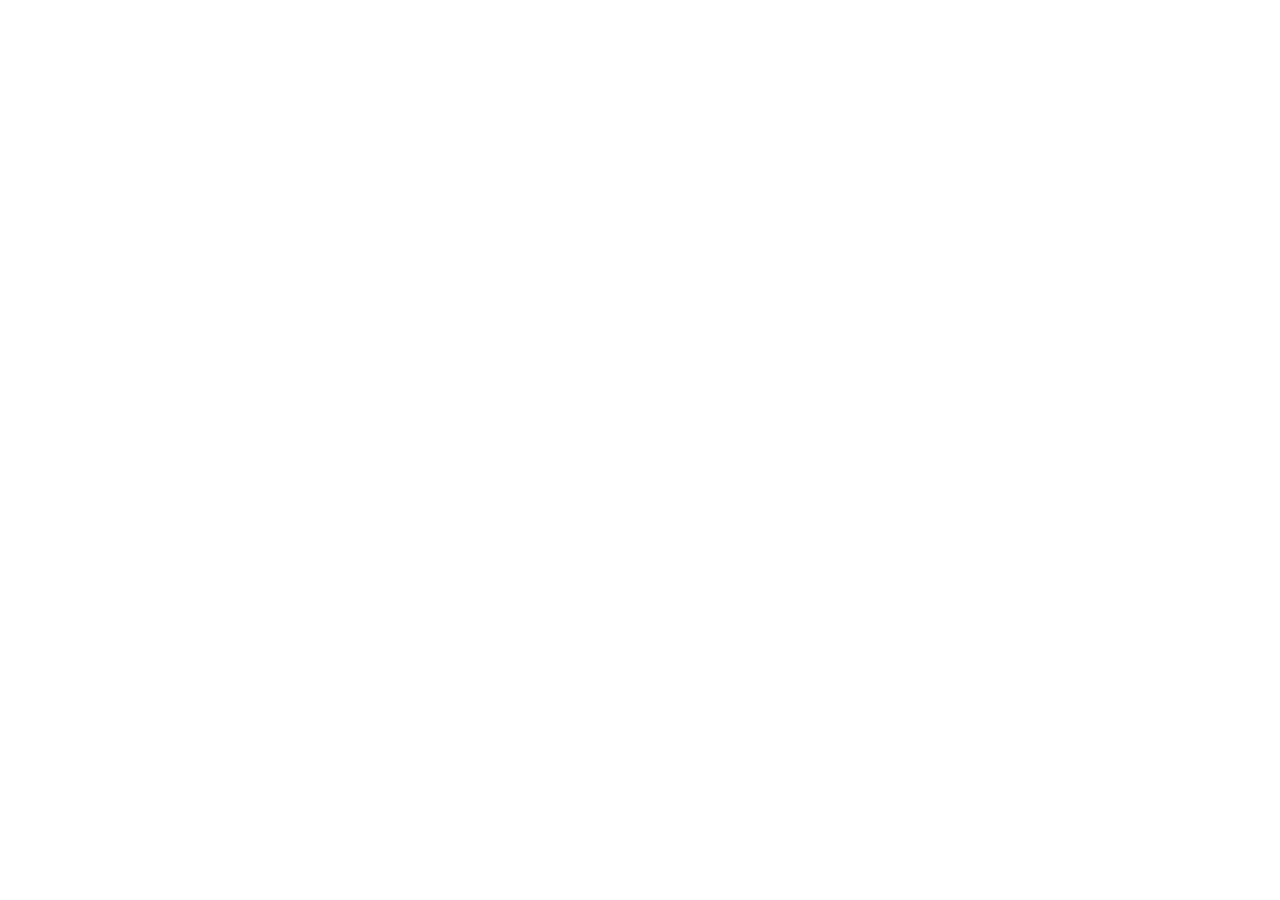
==== commit 967d03c5: "Update index.html" ====
--- a/index.html
+++ b/index.html
@@ -17,11 +17,11 @@
     <meta name="twitter:card" content="summary_large_image" />
     <meta name="twitter:site" content="@Lovable" />
     <meta name="twitter:image" content="https://lovable.dev/opengraph-image-p98pqg.png" />
-    <script type="module" crossorigin src="./assets/index-DysPCmI3.js"></script>
-    <link rel="stylesheet" crossorigin href="./assets/index-DY6IOKU7.css">
+    <script type="module" crossorigin src="/portofolio/assets/index-DysPCmI3.js"></script>
+    <link rel="stylesheet" crossorigin href="/portofolio/assets/index-DY6IOKU7.css">
   </head>
 
   <body>
     <div id="root"></div>
   </body>
-</html>+</html>
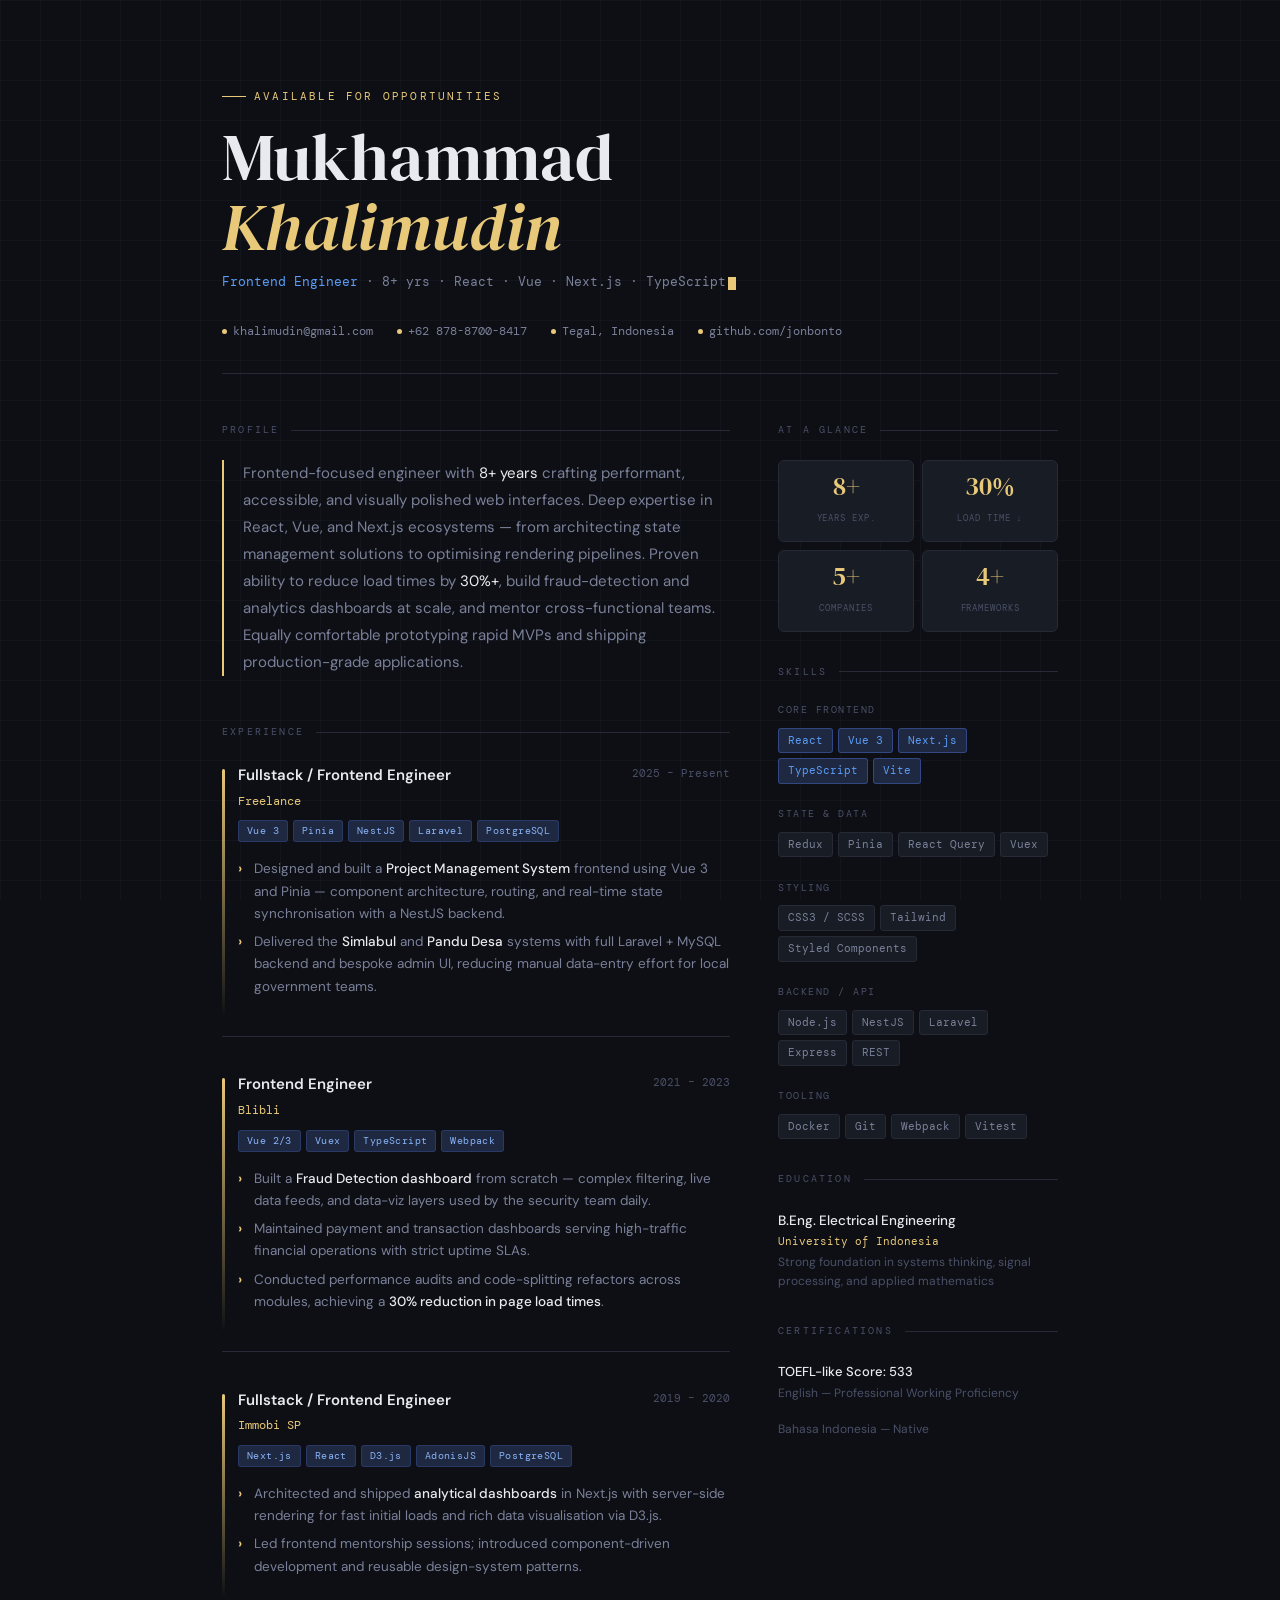
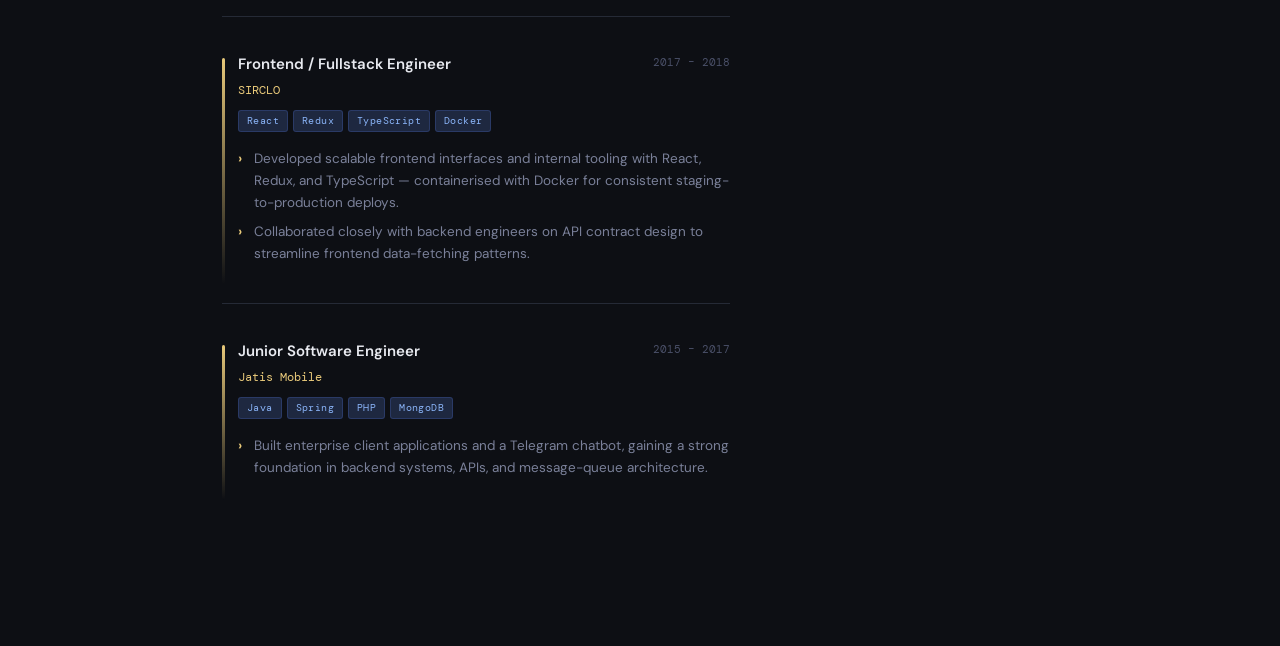
==== commit d1a803dc: "backup index.html and make Mukhammad_Khalimudin_CV_Frontend.html the new index.html Co-authored-by: " ====
--- a/index.html
+++ b/index.html
@@ -1,27 +1,664 @@
-<!doctype html>
+<!DOCTYPE html>
 <html lang="en">
-  <head>
-    <meta charset="UTF-8" />
-    <meta name="viewport" content="width=device-width, initial-scale=1.0" />
-    <!-- TODO: Set the document title to the name of your application -->
-    <title>Portofolio Dev</title>
-    <meta name="description" content="Lovable Generated Project" />
-    <meta name="author" content="MK" />
-
-    <!-- TODO: Update og:title to match your application name -->
-    <meta property="og:title" content="Portofolio Dev" />
-    <meta property="og:description" content="Lovable Generated Project" />
-    <meta property="og:type" content="website" />
-    <meta property="og:image" content="https://lovable.dev/opengraph-image-p98pqg.png" />
-
-    <meta name="twitter:card" content="summary_large_image" />
-    <meta name="twitter:site" content="@Lovable" />
-    <meta name="twitter:image" content="https://lovable.dev/opengraph-image-p98pqg.png" />
-    <script type="module" crossorigin src="/portofolio/assets/index-DysPCmI3.js"></script>
-    <link rel="stylesheet" crossorigin href="/portofolio/assets/index-DY6IOKU7.css">
-  </head>
-
-  <body>
-    <div id="root"></div>
-  </body>
+<head>
+<meta charset="UTF-8">
+<meta name="viewport" content="width=device-width, initial-scale=1.0">
+<title>Mukhammad Khalimudin — Frontend Engineer</title>
+<link href="https://fonts.googleapis.com/css2?family=DM+Serif+Display:ital@0;1&family=DM+Mono:wght@300;400;500&family=DM+Sans:wght@300;400;500;600&display=swap" rel="stylesheet">
+<style>
+  *, *::before, *::after { box-sizing: border-box; margin: 0; padding: 0; }
+
+  :root {
+    --bg: #0d0f14;
+    --surface: #13161d;
+    --card: #181c25;
+    --border: #252a36;
+    --accent: #e8c97a;
+    --accent2: #5b9cf6;
+    --text: #e8eaf0;
+    --muted: #7a8099;
+    --dim: #4a5068;
+    --navy: #1e2840;
+    --tag-bg: #1e2840;
+    --tag-text: #8ab4f8;
+  }
+
+  html { scroll-behavior: smooth; }
+
+  body {
+    font-family: 'DM Sans', sans-serif;
+    background: var(--bg);
+    color: var(--text);
+    min-height: 100vh;
+    overflow-x: hidden;
+    line-height: 1.6;
+  }
+
+  /* ── GRID NOISE BG ───────────────────────────────── */
+  body::before {
+    content: '';
+    position: fixed;
+    inset: 0;
+    background-image:
+      linear-gradient(var(--border) 1px, transparent 1px),
+      linear-gradient(90deg, var(--border) 1px, transparent 1px);
+    background-size: 40px 40px;
+    opacity: 0.25;
+    pointer-events: none;
+    z-index: 0;
+  }
+
+  .page {
+    position: relative;
+    z-index: 1;
+    max-width: 900px;
+    margin: 0 auto;
+    padding: 3rem 2rem 5rem;
+  }
+
+  /* ── ANIMATIONS ──────────────────────────────────── */
+  @keyframes fadeUp {
+    from { opacity: 0; transform: translateY(24px); }
+    to { opacity: 1; transform: translateY(0); }
+  }
+  @keyframes slideIn {
+    from { opacity: 0; transform: translateX(-20px); }
+    to { opacity: 1; transform: translateX(0); }
+  }
+  @keyframes expandWidth {
+    from { width: 0; }
+    to { width: 100%; }
+  }
+  @keyframes blink {
+    0%, 100% { opacity: 1; }
+    50% { opacity: 0; }
+  }
+
+  .fade-1 { animation: fadeUp 0.7s ease both 0.1s; }
+  .fade-2 { animation: fadeUp 0.7s ease both 0.25s; }
+  .fade-3 { animation: fadeUp 0.7s ease both 0.4s; }
+  .fade-4 { animation: fadeUp 0.7s ease both 0.55s; }
+  .fade-5 { animation: fadeUp 0.7s ease both 0.7s; }
+
+  /* ── HEADER ──────────────────────────────────────── */
+  header {
+    padding: 2.5rem 0 2rem;
+    border-bottom: 1px solid var(--border);
+    margin-bottom: 3rem;
+    position: relative;
+  }
+
+  .header-label {
+    font-family: 'DM Mono', monospace;
+    font-size: 11px;
+    letter-spacing: 0.2em;
+    color: var(--accent);
+    text-transform: uppercase;
+    margin-bottom: 1rem;
+    display: flex;
+    align-items: center;
+    gap: 8px;
+    animation: slideIn 0.6s ease both 0s;
+  }
+
+  .header-label::before {
+    content: '';
+    width: 24px;
+    height: 1px;
+    background: var(--accent);
+  }
+
+  h1 {
+    font-family: 'DM Serif Display', serif;
+    font-size: clamp(2.6rem, 7vw, 4.2rem);
+    font-weight: 400;
+    line-height: 1.05;
+    color: var(--text);
+    margin-bottom: 0.6rem;
+    animation: fadeUp 0.8s ease both 0.05s;
+  }
+
+  h1 em {
+    font-style: italic;
+    color: var(--accent);
+  }
+
+  .tagline {
+    font-family: 'DM Mono', monospace;
+    font-size: 13px;
+    color: var(--muted);
+    margin-bottom: 1.8rem;
+    animation: fadeUp 0.7s ease both 0.2s;
+  }
+
+  .tagline span {
+    color: var(--accent2);
+  }
+
+  .cursor {
+    display: inline-block;
+    width: 8px;
+    height: 13px;
+    background: var(--accent);
+    margin-left: 2px;
+    vertical-align: middle;
+    animation: blink 1.1s step-start infinite;
+  }
+
+  .contact-row {
+    display: flex;
+    flex-wrap: wrap;
+    gap: 1.5rem;
+    animation: fadeUp 0.7s ease both 0.3s;
+  }
+
+  .contact-item {
+    font-family: 'DM Mono', monospace;
+    font-size: 12px;
+    color: var(--muted);
+    display: flex;
+    align-items: center;
+    gap: 6px;
+    transition: color 0.2s;
+  }
+
+  .contact-item:hover { color: var(--text); }
+
+  .contact-dot {
+    width: 5px;
+    height: 5px;
+    border-radius: 50%;
+    background: var(--accent);
+    flex-shrink: 0;
+  }
+
+  /* ── LAYOUT ──────────────────────────────────────── */
+  .two-col {
+    display: grid;
+    grid-template-columns: 1fr 280px;
+    gap: 3rem;
+    align-items: start;
+  }
+
+  /* ── SECTION ─────────────────────────────────────── */
+  section { margin-bottom: 3rem; }
+
+  .section-label {
+    font-family: 'DM Mono', monospace;
+    font-size: 10px;
+    letter-spacing: 0.22em;
+    color: var(--dim);
+    text-transform: uppercase;
+    margin-bottom: 1.4rem;
+    display: flex;
+    align-items: center;
+    gap: 12px;
+  }
+
+  .section-label::after {
+    content: '';
+    flex: 1;
+    height: 1px;
+    background: var(--border);
+  }
+
+  /* ── SUMMARY ─────────────────────────────────────── */
+  .summary {
+    font-size: 15px;
+    color: var(--muted);
+    line-height: 1.8;
+    border-left: 2px solid var(--accent);
+    padding-left: 1.2rem;
+  }
+
+  /* ── EXPERIENCE ──────────────────────────────────── */
+  .job {
+    margin-bottom: 2.2rem;
+    padding-bottom: 2.2rem;
+    border-bottom: 1px solid var(--border);
+    position: relative;
+    padding-left: 1rem;
+  }
+
+  .job::before {
+    content: '';
+    position: absolute;
+    left: 0;
+    top: 6px;
+    width: 3px;
+    height: calc(100% - 24px);
+    background: linear-gradient(to bottom, var(--accent), transparent);
+    border-radius: 2px;
+  }
+
+  .job:last-child {
+    border-bottom: none;
+    margin-bottom: 0;
+  }
+
+  .job-header {
+    display: flex;
+    justify-content: space-between;
+    align-items: flex-start;
+    flex-wrap: wrap;
+    gap: 4px;
+    margin-bottom: 0.3rem;
+  }
+
+  .job-title {
+    font-weight: 600;
+    font-size: 15px;
+    color: var(--text);
+  }
+
+  .job-company {
+    font-family: 'DM Mono', monospace;
+    font-size: 12px;
+    color: var(--accent);
+    margin-bottom: 0.6rem;
+  }
+
+  .job-date {
+    font-family: 'DM Mono', monospace;
+    font-size: 11px;
+    color: var(--dim);
+    white-space: nowrap;
+    padding-top: 2px;
+  }
+
+  .job-stack {
+    display: flex;
+    flex-wrap: wrap;
+    gap: 5px;
+    margin-bottom: 0.8rem;
+  }
+
+  .tech-tag {
+    font-family: 'DM Mono', monospace;
+    font-size: 10px;
+    padding: 2px 8px;
+    border-radius: 3px;
+    background: var(--tag-bg);
+    color: var(--tag-text);
+    border: 1px solid rgba(90, 130, 255, 0.2);
+    letter-spacing: 0.04em;
+  }
+
+  .job-bullets {
+    list-style: none;
+  }
+
+  .job-bullets li {
+    font-size: 13.5px;
+    color: var(--muted);
+    line-height: 1.65;
+    padding: 3px 0 3px 16px;
+    position: relative;
+  }
+
+  .job-bullets li::before {
+    content: '›';
+    position: absolute;
+    left: 0;
+    color: var(--accent);
+    font-weight: 700;
+  }
+
+  .highlight {
+    color: var(--text);
+    font-weight: 500;
+  }
+
+  /* ── SKILLS SIDEBAR ──────────────────────────────── */
+  .sidebar section { margin-bottom: 2rem; }
+
+  .skill-group { margin-bottom: 1.4rem; }
+
+  .skill-group-label {
+    font-family: 'DM Mono', monospace;
+    font-size: 10px;
+    color: var(--dim);
+    letter-spacing: 0.15em;
+    text-transform: uppercase;
+    margin-bottom: 0.6rem;
+  }
+
+  .skill-pills {
+    display: flex;
+    flex-wrap: wrap;
+    gap: 5px;
+  }
+
+  .pill {
+    font-family: 'DM Mono', monospace;
+    font-size: 11px;
+    padding: 3px 9px;
+    border-radius: 3px;
+    background: var(--card);
+    border: 1px solid var(--border);
+    color: var(--muted);
+    transition: all 0.15s;
+  }
+
+  .pill:hover {
+    border-color: var(--accent);
+    color: var(--accent);
+  }
+
+  .pill.primary {
+    background: var(--navy);
+    border-color: rgba(90, 130, 255, 0.35);
+    color: var(--accent2);
+  }
+
+  /* ── STAT CARDS ──────────────────────────────────── */
+  .stat-row {
+    display: grid;
+    grid-template-columns: 1fr 1fr;
+    gap: 8px;
+    margin-bottom: 1.4rem;
+  }
+
+  .stat-card {
+    background: var(--card);
+    border: 1px solid var(--border);
+    border-radius: 6px;
+    padding: 12px;
+    text-align: center;
+  }
+
+  .stat-num {
+    font-family: 'DM Serif Display', serif;
+    font-size: 26px;
+    color: var(--accent);
+    display: block;
+    line-height: 1;
+    margin-bottom: 4px;
+  }
+
+  .stat-label {
+    font-family: 'DM Mono', monospace;
+    font-size: 9px;
+    color: var(--dim);
+    letter-spacing: 0.1em;
+    text-transform: uppercase;
+  }
+
+  /* ── EDUCATION & CERT ────────────────────────────── */
+  .edu-block {
+    margin-bottom: 1rem;
+  }
+
+  .edu-degree {
+    font-weight: 500;
+    font-size: 13.5px;
+    color: var(--text);
+    margin-bottom: 2px;
+  }
+
+  .edu-school {
+    font-family: 'DM Mono', monospace;
+    font-size: 11px;
+    color: var(--accent);
+    margin-bottom: 2px;
+  }
+
+  .edu-field {
+    font-size: 12px;
+    color: var(--dim);
+  }
+
+  /* ── PRINT ───────────────────────────────────────── */
+  @media print {
+    body { background: white; color: black; }
+    body::before { display: none; }
+    .job::before { background: #e8c97a; }
+  }
+
+  @media (max-width: 640px) {
+    .two-col { grid-template-columns: 1fr; }
+    .sidebar { border-top: 1px solid var(--border); padding-top: 2rem; }
+  }
+</style>
+</head>
+<body>
+<div class="page">
+
+  <!-- ── HEADER ─────────────────────────────────── -->
+  <header>
+    <div class="header-label">Available for opportunities</div>
+    <h1>Mukhammad<br><em>Khalimudin</em></h1>
+    <p class="tagline">
+      <span>Frontend Engineer</span> · 8+ yrs · React · Vue · Next.js · TypeScript<span class="cursor"></span>
+    </p>
+    <div class="contact-row">
+      <span class="contact-item"><span class="contact-dot"></span>khalimudin@gmail.com</span>
+      <span class="contact-item"><span class="contact-dot"></span>+62 878-8700-8417</span>
+      <span class="contact-item"><span class="contact-dot"></span>Tegal, Indonesia</span>
+      <span class="contact-item"><span class="contact-dot"></span>github.com/jonbonto</span>
+    </div>
+  </header>
+
+  <!-- ── TWO-COL BODY ───────────────────────────── -->
+  <div class="two-col">
+
+    <!-- ── MAIN COLUMN ─────────────────────────── -->
+    <main>
+
+      <!-- SUMMARY -->
+      <section class="fade-2">
+        <div class="section-label">Profile</div>
+        <p class="summary">
+          Frontend-focused engineer with <span style="color:var(--text)">8+ years</span> crafting performant, accessible, and visually polished web interfaces. Deep expertise in React, Vue, and Next.js ecosystems — from architecting state management solutions to optimising rendering pipelines. Proven ability to reduce load times by <span style="color:var(--text)">30%+</span>, build fraud-detection and analytics dashboards at scale, and mentor cross-functional teams. Equally comfortable prototyping rapid MVPs and shipping production-grade applications.
+        </p>
+      </section>
+
+      <!-- EXPERIENCE -->
+      <section class="fade-3">
+        <div class="section-label">Experience</div>
+
+        <div class="job">
+          <div class="job-header">
+            <span class="job-title">Fullstack / Frontend Engineer</span>
+            <span class="job-date">2025 – Present</span>
+          </div>
+          <div class="job-company">Freelance</div>
+          <div class="job-stack">
+            <span class="tech-tag">Vue 3</span>
+            <span class="tech-tag">Pinia</span>
+            <span class="tech-tag">NestJS</span>
+            <span class="tech-tag">Laravel</span>
+            <span class="tech-tag">PostgreSQL</span>
+          </div>
+          <ul class="job-bullets">
+            <li>Designed and built a <span class="highlight">Project Management System</span> frontend using Vue 3 and Pinia — component architecture, routing, and real-time state synchronisation with a NestJS backend.</li>
+            <li>Delivered the <span class="highlight">Simlabul</span> and <span class="highlight">Pandu Desa</span> systems with full Laravel + MySQL backend and bespoke admin UI, reducing manual data-entry effort for local government teams.</li>
+          </ul>
+        </div>
+
+        <div class="job">
+          <div class="job-header">
+            <span class="job-title">Frontend Engineer</span>
+            <span class="job-date">2021 – 2023</span>
+          </div>
+          <div class="job-company">Blibli</div>
+          <div class="job-stack">
+            <span class="tech-tag">Vue 2/3</span>
+            <span class="tech-tag">Vuex</span>
+            <span class="tech-tag">TypeScript</span>
+            <span class="tech-tag">Webpack</span>
+          </div>
+          <ul class="job-bullets">
+            <li>Built a <span class="highlight">Fraud Detection dashboard</span> from scratch — complex filtering, live data feeds, and data-viz layers used by the security team daily.</li>
+            <li>Maintained payment and transaction dashboards serving high-traffic financial operations with strict uptime SLAs.</li>
+            <li>Conducted performance audits and code-splitting refactors across modules, achieving a <span class="highlight">30% reduction in page load times</span>.</li>
+          </ul>
+        </div>
+
+        <div class="job">
+          <div class="job-header">
+            <span class="job-title">Fullstack / Frontend Engineer</span>
+            <span class="job-date">2019 – 2020</span>
+          </div>
+          <div class="job-company">Immobi SP</div>
+          <div class="job-stack">
+            <span class="tech-tag">Next.js</span>
+            <span class="tech-tag">React</span>
+            <span class="tech-tag">D3.js</span>
+            <span class="tech-tag">AdonisJS</span>
+            <span class="tech-tag">PostgreSQL</span>
+          </div>
+          <ul class="job-bullets">
+            <li>Architected and shipped <span class="highlight">analytical dashboards</span> in Next.js with server-side rendering for fast initial loads and rich data visualisation via D3.js.</li>
+            <li>Led frontend mentorship sessions; introduced component-driven development and reusable design-system patterns.</li>
+          </ul>
+        </div>
+
+        <div class="job">
+          <div class="job-header">
+            <span class="job-title">Frontend / Fullstack Engineer</span>
+            <span class="job-date">2017 – 2018</span>
+          </div>
+          <div class="job-company">SIRCLO</div>
+          <div class="job-stack">
+            <span class="tech-tag">React</span>
+            <span class="tech-tag">Redux</span>
+            <span class="tech-tag">TypeScript</span>
+            <span class="tech-tag">Docker</span>
+          </div>
+          <ul class="job-bullets">
+            <li>Developed scalable frontend interfaces and internal tooling with React, Redux, and TypeScript — containerised with Docker for consistent staging-to-production deploys.</li>
+            <li>Collaborated closely with backend engineers on API contract design to streamline frontend data-fetching patterns.</li>
+          </ul>
+        </div>
+
+        <div class="job">
+          <div class="job-header">
+            <span class="job-title">Junior Software Engineer</span>
+            <span class="job-date">2015 – 2017</span>
+          </div>
+          <div class="job-company">Jatis Mobile</div>
+          <div class="job-stack">
+            <span class="tech-tag">Java</span>
+            <span class="tech-tag">Spring</span>
+            <span class="tech-tag">PHP</span>
+            <span class="tech-tag">MongoDB</span>
+          </div>
+          <ul class="job-bullets">
+            <li>Built enterprise client applications and a Telegram chatbot, gaining a strong foundation in backend systems, APIs, and message-queue architecture.</li>
+          </ul>
+        </div>
+
+      </section>
+    </main>
+
+    <!-- ── SIDEBAR ──────────────────────────────── -->
+    <aside class="sidebar">
+
+      <!-- STATS -->
+      <section class="fade-2">
+        <div class="section-label">At a Glance</div>
+        <div class="stat-row">
+          <div class="stat-card">
+            <span class="stat-num">8+</span>
+            <span class="stat-label">Years exp.</span>
+          </div>
+          <div class="stat-card">
+            <span class="stat-num">30%</span>
+            <span class="stat-label">Load time ↓</span>
+          </div>
+          <div class="stat-card">
+            <span class="stat-num">5+</span>
+            <span class="stat-label">Companies</span>
+          </div>
+          <div class="stat-card">
+            <span class="stat-num">4+</span>
+            <span class="stat-label">Frameworks</span>
+          </div>
+        </div>
+      </section>
+
+      <!-- SKILLS -->
+      <section class="fade-3">
+        <div class="section-label">Skills</div>
+
+        <div class="skill-group">
+          <div class="skill-group-label">Core Frontend</div>
+          <div class="skill-pills">
+            <span class="pill primary">React</span>
+            <span class="pill primary">Vue 3</span>
+            <span class="pill primary">Next.js</span>
+            <span class="pill primary">TypeScript</span>
+            <span class="pill primary">Vite</span>
+          </div>
+        </div>
+
+        <div class="skill-group">
+          <div class="skill-group-label">State & Data</div>
+          <div class="skill-pills">
+            <span class="pill">Redux</span>
+            <span class="pill">Pinia</span>
+            <span class="pill">React Query</span>
+            <span class="pill">Vuex</span>
+          </div>
+        </div>
+
+        <div class="skill-group">
+          <div class="skill-group-label">Styling</div>
+          <div class="skill-pills">
+            <span class="pill">CSS3 / SCSS</span>
+            <span class="pill">Tailwind</span>
+            <span class="pill">Styled Components</span>
+          </div>
+        </div>
+
+        <div class="skill-group">
+          <div class="skill-group-label">Backend / API</div>
+          <div class="skill-pills">
+            <span class="pill">Node.js</span>
+            <span class="pill">NestJS</span>
+            <span class="pill">Laravel</span>
+            <span class="pill">Express</span>
+            <span class="pill">REST</span>
+          </div>
+        </div>
+
+        <div class="skill-group">
+          <div class="skill-group-label">Tooling</div>
+          <div class="skill-pills">
+            <span class="pill">Docker</span>
+            <span class="pill">Git</span>
+            <span class="pill">Webpack</span>
+            <span class="pill">Vitest</span>
+          </div>
+        </div>
+      </section>
+
+      <!-- EDUCATION -->
+      <section class="fade-4">
+        <div class="section-label">Education</div>
+        <div class="edu-block">
+          <div class="edu-degree">B.Eng. Electrical Engineering</div>
+          <div class="edu-school">University of Indonesia</div>
+          <div class="edu-field">Strong foundation in systems thinking, signal processing, and applied mathematics</div>
+        </div>
+      </section>
+
+      <!-- CERTIFICATIONS -->
+      <section class="fade-5">
+        <div class="section-label">Certifications</div>
+        <div class="edu-block">
+          <div class="edu-degree" style="font-size:13px;">TOEFL-like Score: 533</div>
+          <div class="edu-field">English — Professional Working Proficiency</div>
+        </div>
+        <div class="edu-block" style="margin-top:0.8rem;">
+          <div class="edu-field">Bahasa Indonesia — Native</div>
+        </div>
+      </section>
+
+    </aside>
+  </div>
+
+</div>
+</body>
 </html>
